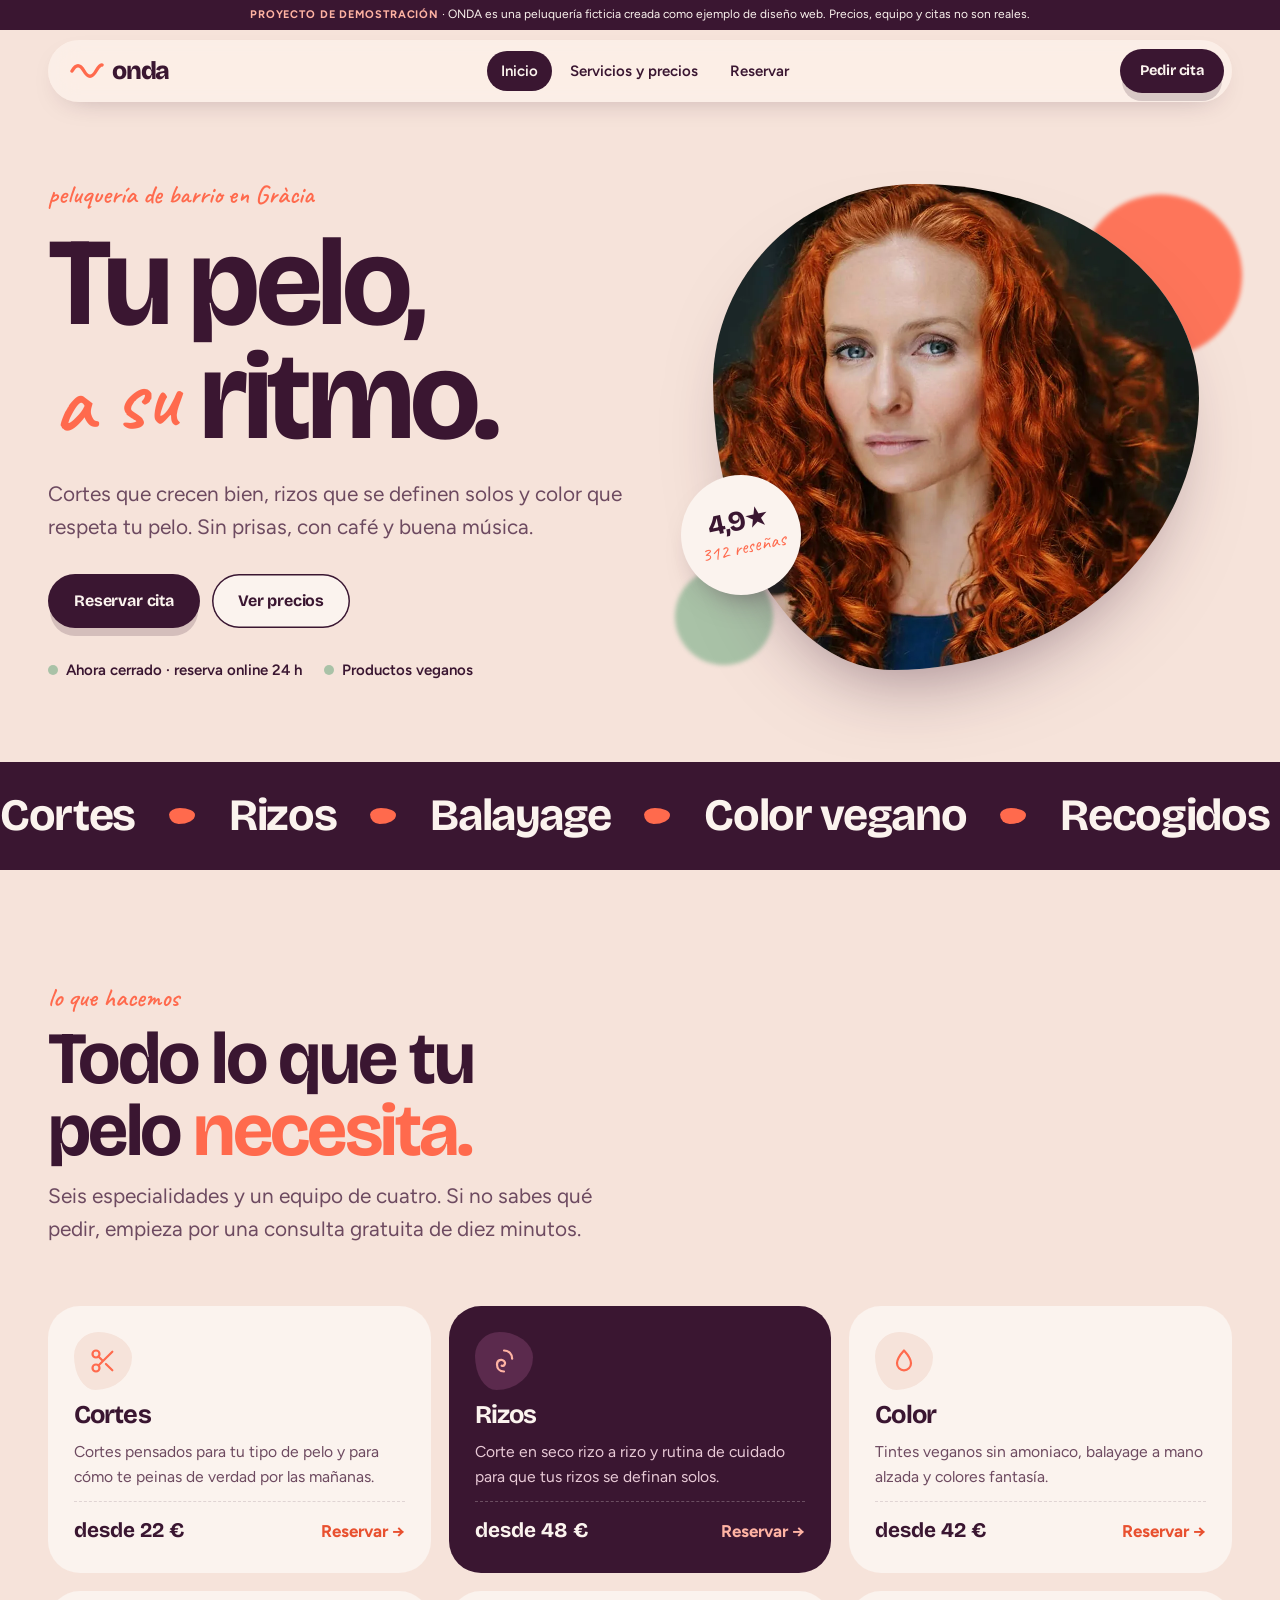
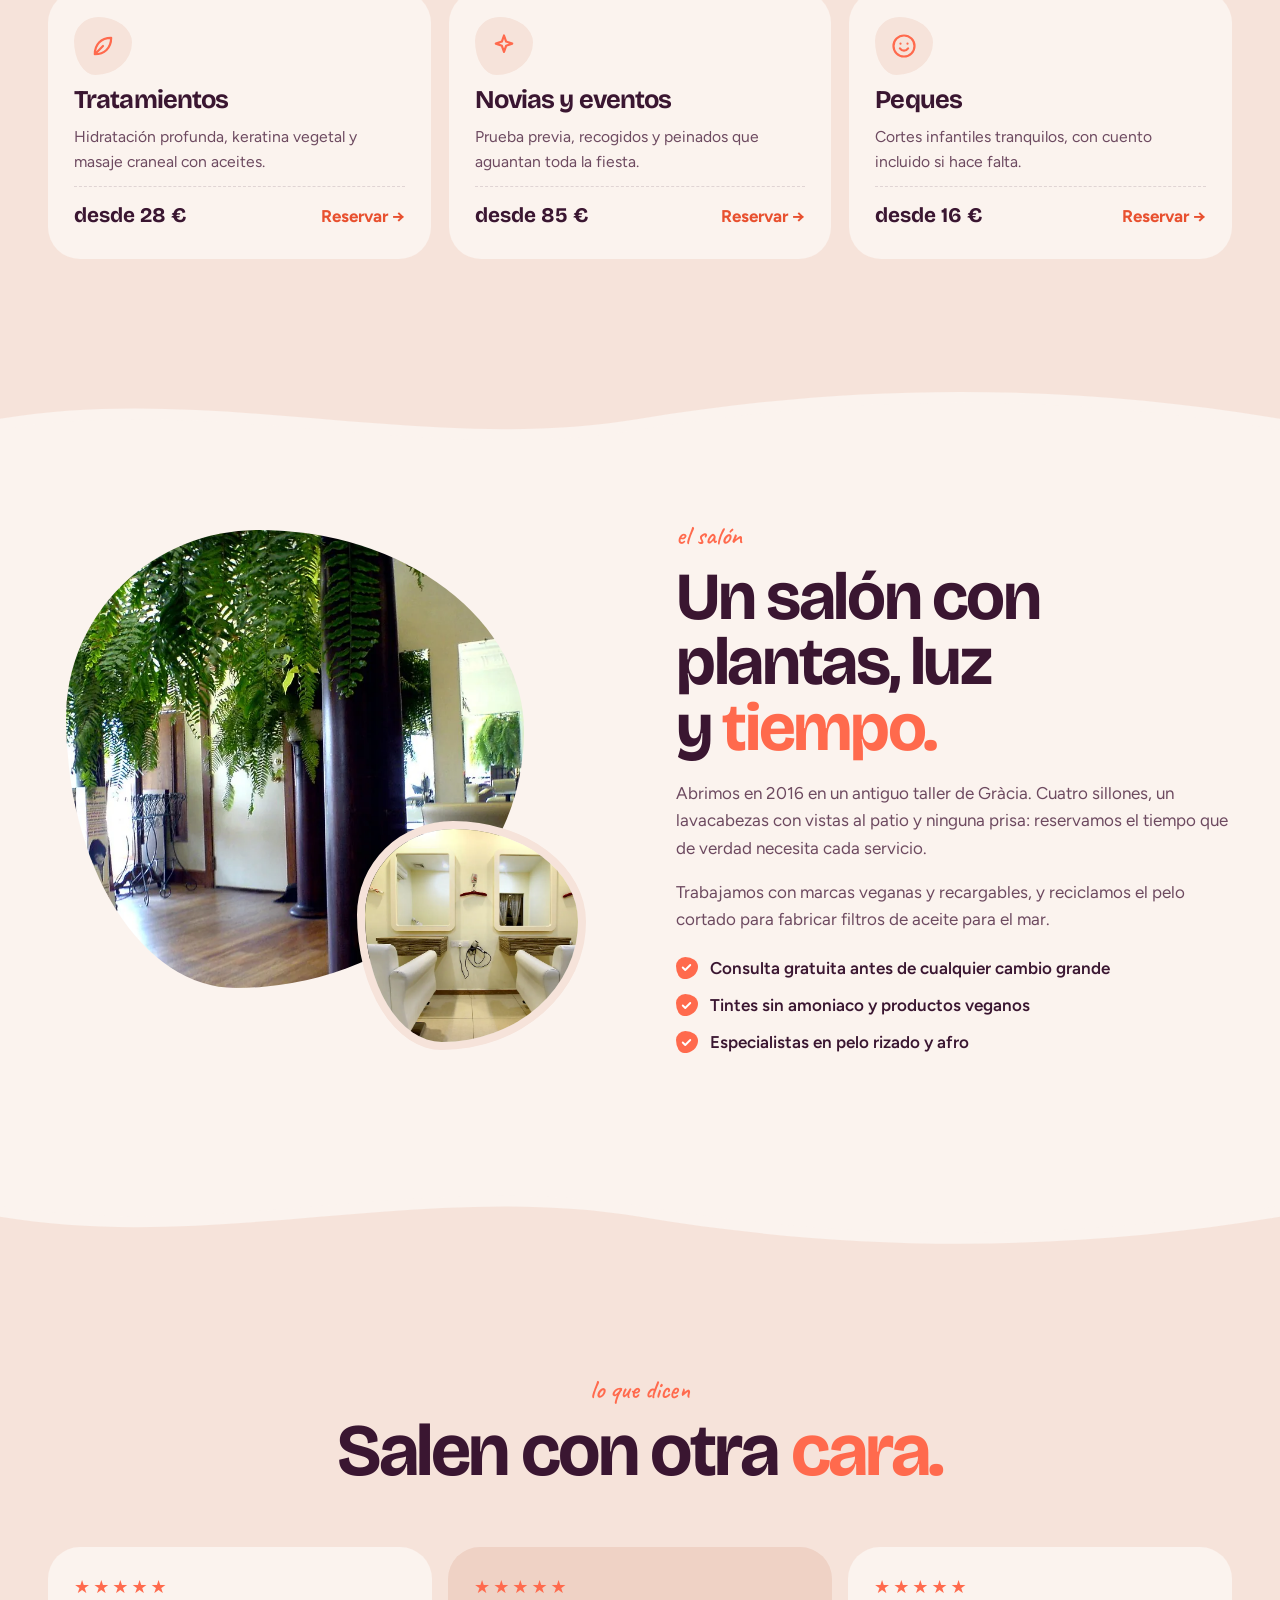
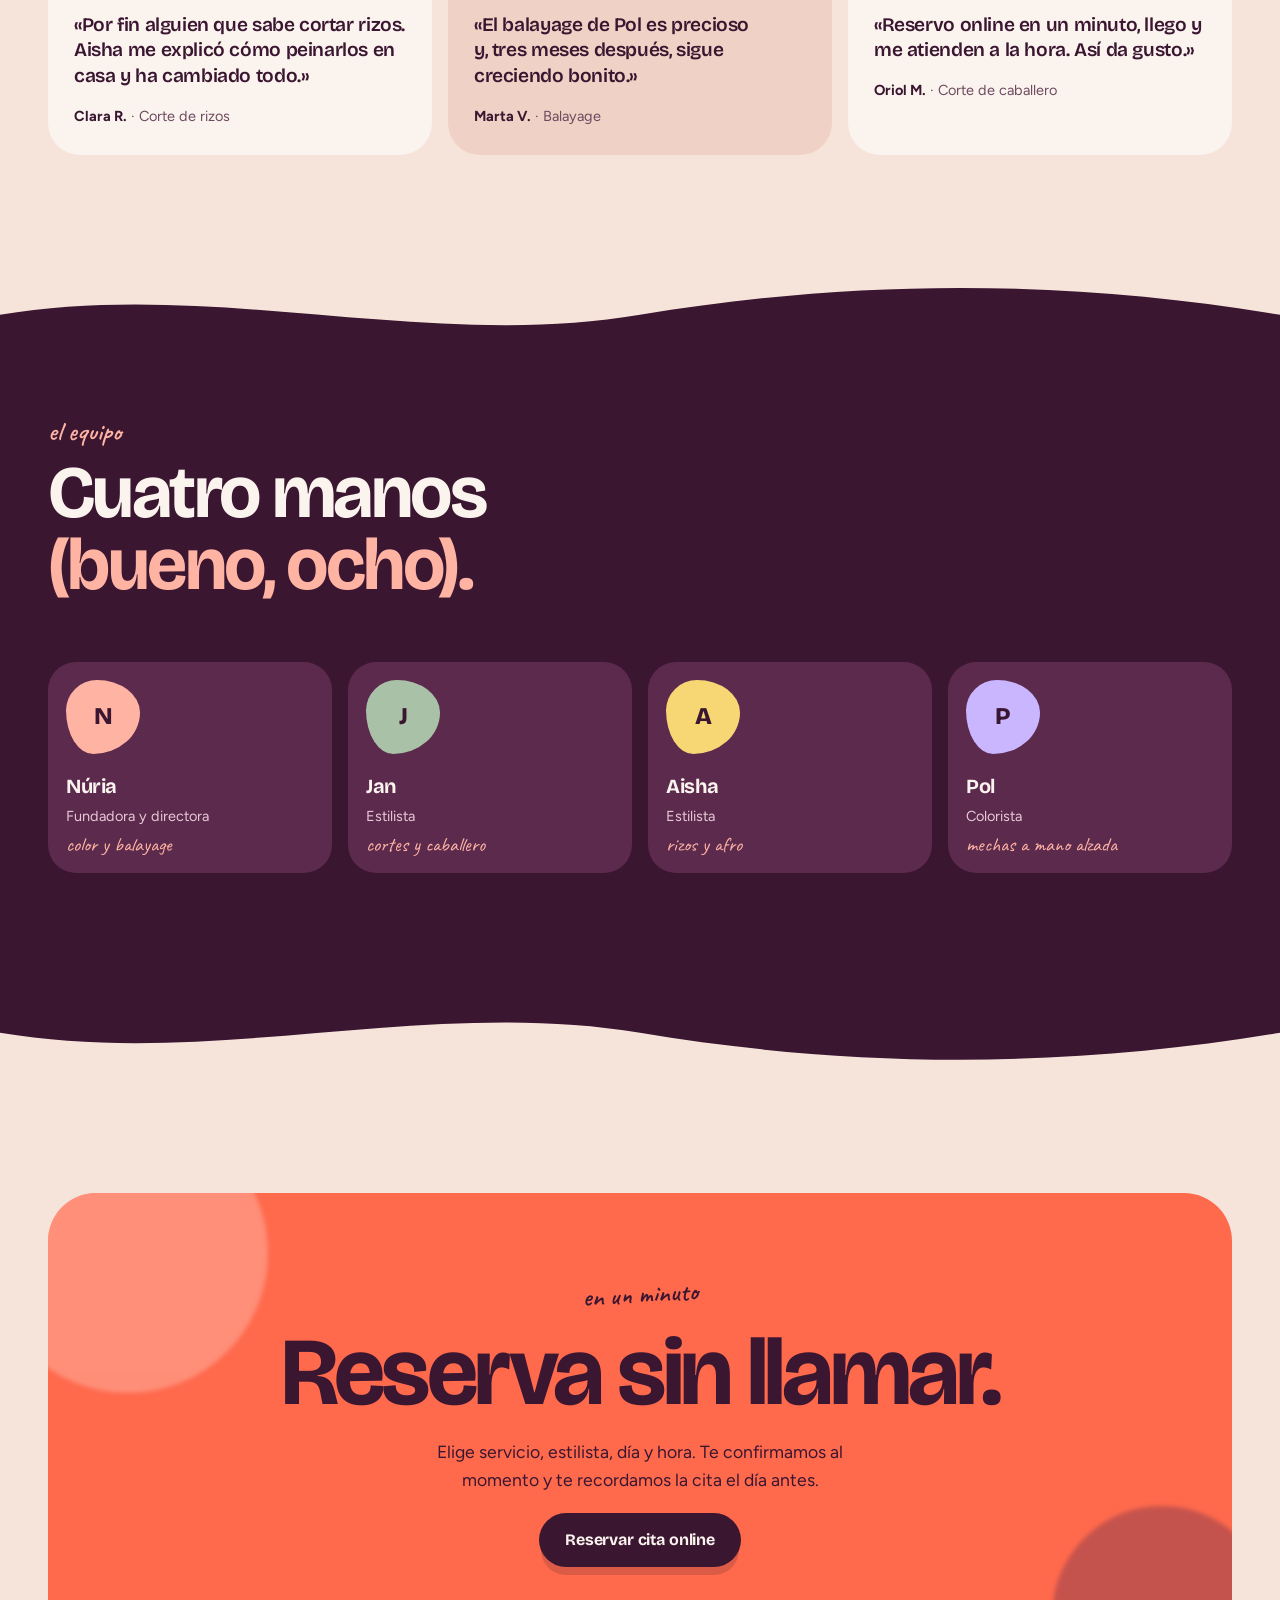
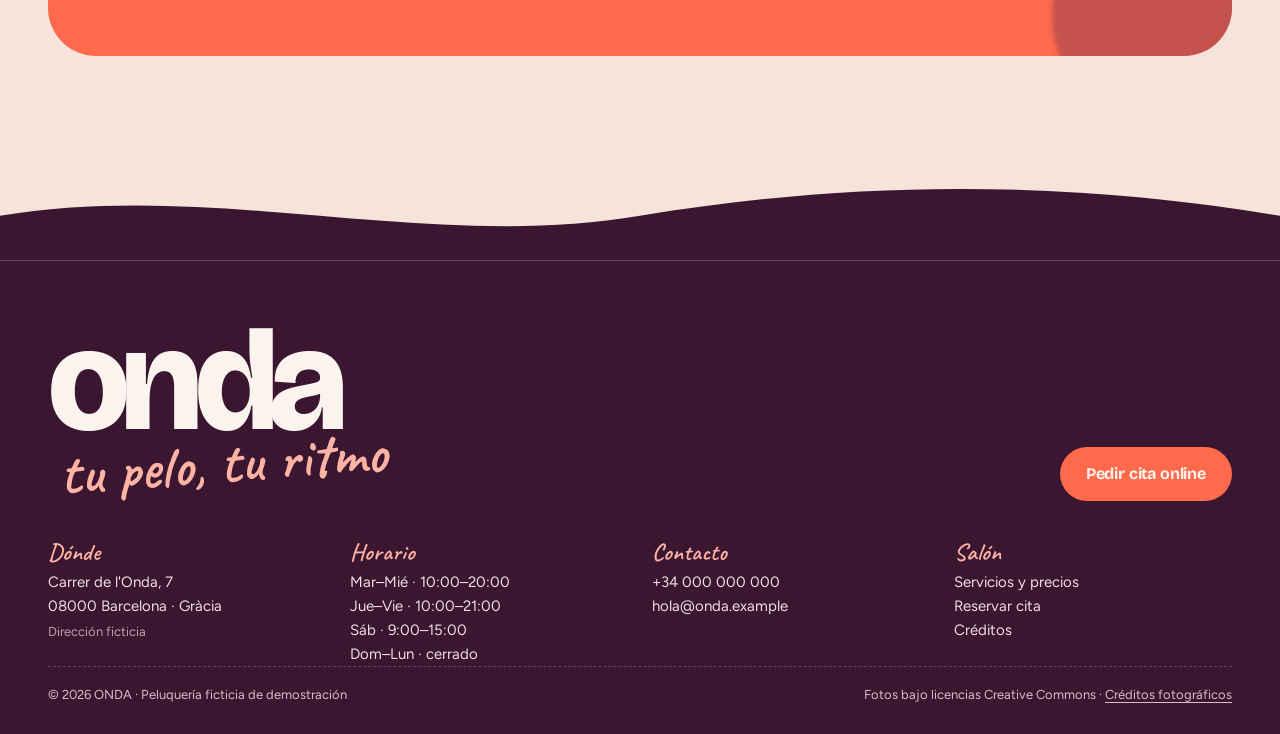
==== index.html @ 58fa10f0 "Add files via upload" ====
<!doctype html>
<html lang="es">
<head>
  <meta charset="utf-8">
  <meta name="viewport" content="width=device-width, initial-scale=1">
  <title>ONDA · Peluquería en Gràcia, Barcelona</title>
  <meta name="description" content="Peluquería en Gràcia, Barcelona: cortes, especialistas en rizos, color vegano y balayage. Reserva tu cita online en un minuto. (Web de demostración.)">
  <meta name="robots" content="noindex, nofollow">
  <meta name="theme-color" content="#f6e3da">
  <link rel="icon" href="assets/img/favicon.svg" type="image/svg+xml">
  <link rel="preconnect" href="https://fonts.googleapis.com">
  <link rel="preconnect" href="https://fonts.gstatic.com" crossorigin>
  <link rel="stylesheet" href="https://fonts.googleapis.com/css2?family=Bricolage+Grotesque:opsz,wght@12..96,500;12..96,700;12..96,800&family=Caveat:wght@600&family=Figtree:wght@400;500;600;700&display=swap">
  <link rel="stylesheet" href="styles.css?v=20260927">
  <script>document.documentElement.classList.add("js");setTimeout(function(){if(!window.__KB_OK)document.documentElement.classList.add("reveal-all");},3500);</script>
</head>
<body>
  <a class="skip-link" href="#main">Saltar al contenido</a>
  <div class="demo-bar" role="note"><span><b>Proyecto de demostración</b><span class="demo-long"> · ONDA es una peluquería ficticia creada como ejemplo de diseño web. Precios, equipo y citas no son reales.</span></span></div>
  <header class="nav">
    <div class="nav-inner">
      <a class="logo" href="index.html" aria-label="ONDA, inicio"><svg viewBox="0 0 34 20" aria-hidden="true"><path d="M2 10c4-7 8-7 12 0s8 7 12 0 6-6 6-6" fill="none" stroke="#ff6a4d" stroke-width="3.4" stroke-linecap="round"/></svg>onda</a>
      <nav class="nav-links" aria-label="Principal">
        <a href="index.html" aria-current="page">Inicio</a>
        <a href="servicios.html">Servicios y precios</a>
        <a href="reservar.html">Reservar</a>
      </nav>
      <div class="nav-right">
        <a class="btn btn-small" href="reservar.html">Pedir cita</a>
        <button class="burger" type="button" aria-expanded="false" aria-controls="menu" aria-label="Abrir menú"><span></span><span></span></button>
      </div>
    </div>
  </header>
  <nav class="menu" id="menu" aria-hidden="true" aria-label="Menú móvil">
    <a href="index.html">Inicio</a>
    <a href="servicios.html">Servicios y precios</a>
    <a href="reservar.html">Reservar</a>
    <a class="btn" href="reservar.html">Pedir cita online</a>
  </nav>

  <main id="main">
    <section class="hero">
      <div class="wrap hero-grid">
        <div>
          <span class="eyebrow" data-in>peluquería de barrio en Gràcia</span>
          <h1 data-in style="--d:90ms">Tu pelo, <span class="hand">a su</span> ritmo.</h1>
          <p class="lead" data-in style="--d:180ms">Cortes que crecen bien, rizos que se definen solos y color que respeta tu pelo. Sin prisas, con café y buena música.</p>
          <div class="hero-actions" data-in style="--d:260ms">
            <a class="btn" href="reservar.html">Reservar cita</a>
            <a class="btn btn-soft" href="servicios.html">Ver precios</a>
          </div>
          <div class="hero-meta" data-in style="--d:340ms">
            <span data-open-status><i></i><span class="label">Martes a sábado</span></span>
            <span><i></i>Productos veganos</span>
          </div>
        </div>
        <div class="hero-visual" data-in style="--d:120ms">
          <span class="goo g1" data-float="0.12"></span>
          <span class="goo g2" data-float="-0.1"></span>
          <div class="blob"><img src="assets/img/hero-rizos.webp" alt="Retrato de una mujer con una melena rizada pelirroja" width="1024" height="923" loading="eager" fetchpriority="high" decoding="async"></div>
          <div class="sticker" data-in style="--d:900ms"><div><b>4,9★</b><span>312 reseñas</span></div></div>
        </div>
      </div>
    </section>

    <div class="words" aria-hidden="true"><div class="words-track"><span>Cortes</span> <span>Rizos</span> <span>Balayage</span> <span>Color vegano</span> <span>Recogidos</span> <span>Tratamientos</span> <span>Barbería</span> <span>Cortes</span> <span>Rizos</span> <span>Balayage</span> <span>Color vegano</span> <span>Recogidos</span> <span>Tratamientos</span> <span>Barbería</span></div></div>

    <section class="section" aria-labelledby="svc-t">
      <div class="wrap">
        <div class="head">
          <span class="eyebrow" data-reveal>lo que hacemos</span>
          <h2 id="svc-t" data-reveal style="--d:80ms">Todo lo que tu pelo <em>necesita.</em></h2>
          <p class="lead" data-reveal style="--d:140ms">Seis especialidades y un equipo de cuatro. Si no sabes qué pedir, empieza por una consulta gratuita de diez minutos.</p>
        </div>
        <div class="svc-grid">
          <article class="svc" data-reveal style="--d:0ms">
            <span class="ic"><svg viewBox="0 0 24 24" fill="none" stroke="currentColor" stroke-width="1.9" stroke-linecap="round" stroke-linejoin="round" aria-hidden="true"><circle cx="6" cy="6" r="3"/><circle cx="6" cy="18" r="3"/><path d="M20 4L8.1 15.9M14.5 14.5L20 20M8.1 8.1L12 12"/></svg></span>
            <h3>Cortes</h3>
            <p>Cortes pensados para tu tipo de pelo y para cómo te peinas de verdad por las mañanas.</p>
            <div class="foot"><b>desde 22 €</b><a href="reservar.html?servicio=corte-mujer">Reservar →</a></div>
          </article>
          <article class="svc feature" data-reveal style="--d:90ms">
            <span class="ic"><svg viewBox="0 0 24 24" fill="none" stroke="currentColor" stroke-width="1.9" stroke-linecap="round" stroke-linejoin="round" aria-hidden="true"><path d="M12 21c-4 0-6-3-6-6 0-4 4-5 6-3 2 2 0 5-2 4M12 3c4 0 7 3 7 7"/></svg></span>
            <h3>Rizos</h3>
            <p>Corte en seco rizo a rizo y rutina de cuidado para que tus rizos se definan solos.</p>
            <div class="foot"><b>desde 48 €</b><a href="reservar.html?servicio=rizos">Reservar →</a></div>
          </article>
          <article class="svc" data-reveal style="--d:180ms">
            <span class="ic"><svg viewBox="0 0 24 24" fill="none" stroke="currentColor" stroke-width="1.9" stroke-linecap="round" stroke-linejoin="round" aria-hidden="true"><path d="M12 3s6 6.5 6 11a6 6 0 0 1-12 0c0-4.5 6-11 6-11z"/></svg></span>
            <h3>Color</h3>
            <p>Tintes veganos sin amoniaco, balayage a mano alzada y colores fantasía.</p>
            <div class="foot"><b>desde 42 €</b><a href="reservar.html?servicio=color">Reservar →</a></div>
          </article>
          <article class="svc" data-reveal style="--d:0ms">
            <span class="ic"><svg viewBox="0 0 24 24" fill="none" stroke="currentColor" stroke-width="1.9" stroke-linecap="round" stroke-linejoin="round" aria-hidden="true"><path d="M5 19c0-8 5-14 14-14 0 9-6 14-14 14zM5 19l7-7"/></svg></span>
            <h3>Tratamientos</h3>
            <p>Hidratación profunda, keratina vegetal y masaje craneal con aceites.</p>
            <div class="foot"><b>desde 28 €</b><a href="reservar.html?servicio=tratamiento">Reservar →</a></div>
          </article>
          <article class="svc" data-reveal style="--d:90ms">
            <span class="ic"><svg viewBox="0 0 24 24" fill="none" stroke="currentColor" stroke-width="1.9" stroke-linecap="round" stroke-linejoin="round" aria-hidden="true"><path d="M12 3l1.8 5.2L19 10l-5.2 1.8L12 17l-1.8-5.2L5 10l5.2-1.8z"/></svg></span>
            <h3>Novias y eventos</h3>
            <p>Prueba previa, recogidos y peinados que aguantan toda la fiesta.</p>
            <div class="foot"><b>desde 85 €</b><a href="reservar.html?servicio=mechas">Reservar →</a></div>
          </article>
          <article class="svc" data-reveal style="--d:180ms">
            <span class="ic"><svg viewBox="0 0 24 24" fill="none" stroke="currentColor" stroke-width="1.9" stroke-linecap="round" stroke-linejoin="round" aria-hidden="true"><circle cx="12" cy="12" r="9"/><path d="M8.5 14c1 1.4 2.2 2 3.5 2s2.5-.6 3.5-2M9 10h.01M15 10h.01"/></svg></span>
            <h3>Peques</h3>
            <p>Cortes infantiles tranquilos, con cuento incluido si hace falta.</p>
            <div class="foot"><b>desde 16 €</b><a href="reservar.html?servicio=infantil">Reservar →</a></div>
          </article>
        </div>
      </div>
    </section>

    <div class="wave" aria-hidden="true"><svg viewBox="0 0 1800 100" preserveAspectRatio="none"><path d="M0 50 C 150 10, 300 90, 450 50 S 750 10, 900 50 S 1200 90, 1350 50 S 1650 10, 1800 50 V100 H0 Z" fill="#fbf3ee"/></svg><svg viewBox="0 0 1800 100" preserveAspectRatio="none"><path d="M0 50 C 150 10, 300 90, 450 50 S 750 10, 900 50 S 1200 90, 1350 50 S 1650 10, 1800 50 V100 H0 Z" fill="#fbf3ee" transform="translate(0 12)"/></svg></div>
    <section class="section" style="background:var(--sand);padding-top:clamp(30px,5vw,60px)" aria-labelledby="story-t">
      <div class="wrap story">
        <div class="story-media" data-reveal>
          <div class="blob main b2"><img src="assets/img/local-plantas.webp" alt="Interior del salón con helechos colgando y sillones junto a los espejos" width="1024" height="768" loading="lazy" decoding="async"></div>
          <div class="blob small b3"><img src="assets/img/sillones.webp" alt="Dos sillones blancos de peluquería frente a espejos redondeados" width="1024" height="683" loading="lazy" decoding="async"></div>
        </div>
        <div>
          <span class="eyebrow" data-reveal>el salón</span>
          <h2 id="story-t" data-reveal style="--d:80ms">Un salón con plantas, luz y <em>tiempo.</em></h2>
          <p data-reveal style="--d:140ms">Abrimos en 2016 en un antiguo taller de Gràcia. Cuatro sillones, un lavacabezas con vistas al patio y ninguna prisa: reservamos el tiempo que de verdad necesita cada servicio.</p>
          <p data-reveal style="--d:180ms">Trabajamos con marcas veganas y recargables, y reciclamos el pelo cortado para fabricar filtros de aceite para el mar.</p>
          <ul class="checks" data-reveal style="--d:220ms">
            <li>Consulta gratuita antes de cualquier cambio grande</li>
            <li>Tintes sin amoniaco y productos veganos</li>
            <li>Especialistas en pelo rizado y afro</li>
          </ul>
        </div>
      </div>
    </section>
    <div class="wave" aria-hidden="true" style="transform:scaleY(-1)"><svg viewBox="0 0 1800 100" preserveAspectRatio="none"><path d="M0 50 C 150 10, 300 90, 450 50 S 750 10, 900 50 S 1200 90, 1350 50 S 1650 10, 1800 50 V100 H0 Z" fill="#fbf3ee"/></svg><svg viewBox="0 0 1800 100" preserveAspectRatio="none"><path d="M0 50 C 150 10, 300 90, 450 50 S 750 10, 900 50 S 1200 90, 1350 50 S 1650 10, 1800 50 V100 H0 Z" fill="#fbf3ee" transform="translate(0 12)"/></svg></div>

    <section class="section" aria-labelledby="rev-t">
      <div class="wrap">
        <div class="head center">
          <span class="eyebrow" data-reveal>lo que dicen</span>
          <h2 id="rev-t" data-reveal style="--d:80ms">Salen con otra <em>cara.</em></h2>
        </div>
        <div class="reviews">
          <blockquote class="review" data-reveal><span class="stars" aria-label="5 de 5">★★★★★</span><p>«Por fin alguien que sabe cortar rizos. Aisha me explicó cómo peinarlos en casa y ha cambiado todo.»</p><footer><b>Clara R.</b> · Corte de rizos</footer></blockquote>
          <blockquote class="review" data-reveal style="--d:100ms"><span class="stars" aria-label="5 de 5">★★★★★</span><p>«El balayage de Pol es precioso y, tres meses después, sigue creciendo bonito.»</p><footer><b>Marta V.</b> · Balayage</footer></blockquote>
          <blockquote class="review" data-reveal style="--d:200ms"><span class="stars" aria-label="5 de 5">★★★★★</span><p>«Reservo online en un minuto, llego y me atienden a la hora. Así da gusto.»</p><footer><b>Oriol M.</b> · Corte de caballero</footer></blockquote>
        </div>
      </div>
    </section>

    <div class="wave" aria-hidden="true"><svg viewBox="0 0 1800 100" preserveAspectRatio="none"><path d="M0 50 C 150 10, 300 90, 450 50 S 750 10, 900 50 S 1200 90, 1350 50 S 1650 10, 1800 50 V100 H0 Z" fill="#3a1631"/></svg><svg viewBox="0 0 1800 100" preserveAspectRatio="none"><path d="M0 50 C 150 10, 300 90, 450 50 S 750 10, 900 50 S 1200 90, 1350 50 S 1650 10, 1800 50 V100 H0 Z" fill="#3a1631" transform="translate(0 12)"/></svg></div>
    <section class="section team-band" style="padding-top:clamp(30px,5vw,60px)" aria-labelledby="team-t">
      <div class="wrap">
        <div class="head">
          <span class="eyebrow" data-reveal style="color:#ffb3a3">el equipo</span>
          <h2 id="team-t" data-reveal style="--d:80ms">Cuatro manos <em>(bueno, ocho).</em></h2>
        </div>
        <div class="team">
          <div class="member" data-reveal><span class="av">N</span><div><b>Núria</b><span>Fundadora y directora</span><span class="spec">color y balayage</span></div></div>
          <div class="member" data-reveal style="--d:80ms"><span class="av">J</span><div><b>Jan</b><span>Estilista</span><span class="spec">cortes y caballero</span></div></div>
          <div class="member" data-reveal style="--d:160ms"><span class="av">A</span><div><b>Aisha</b><span>Estilista</span><span class="spec">rizos y afro</span></div></div>
          <div class="member" data-reveal style="--d:240ms"><span class="av">P</span><div><b>Pol</b><span>Colorista</span><span class="spec">mechas a mano alzada</span></div></div>
        </div>
      </div>
    </section>
    <div class="wave" aria-hidden="true" style="transform:scaleY(-1)"><svg viewBox="0 0 1800 100" preserveAspectRatio="none"><path d="M0 50 C 150 10, 300 90, 450 50 S 750 10, 900 50 S 1200 90, 1350 50 S 1650 10, 1800 50 V100 H0 Z" fill="#3a1631"/></svg><svg viewBox="0 0 1800 100" preserveAspectRatio="none"><path d="M0 50 C 150 10, 300 90, 450 50 S 750 10, 900 50 S 1200 90, 1350 50 S 1650 10, 1800 50 V100 H0 Z" fill="#3a1631" transform="translate(0 12)"/></svg></div>

    <section class="section">
      <div class="wrap">
        <div class="cta" data-reveal>
          <span class="goo g1" aria-hidden="true"></span><span class="goo g2" aria-hidden="true"></span>
          <span class="eyebrow" style="color:var(--plum)">en un minuto</span>
          <h2>Reserva sin llamar.</h2>
          <p>Elige servicio, estilista, día y hora. Te confirmamos al momento y te recordamos la cita el día antes.</p>
          <a class="btn" href="reservar.html">Reservar cita online</a>
        </div>
      </div>
    </section>
  </main>

  <div class="wave" aria-hidden="true"><svg viewBox="0 0 1800 100" preserveAspectRatio="none"><path d="M0 50 C 150 10, 300 90, 450 50 S 750 10, 900 50 S 1200 90, 1350 50 S 1650 10, 1800 50 V100 H0 Z" fill="#3a1631"/></svg><svg viewBox="0 0 1800 100" preserveAspectRatio="none"><path d="M0 50 C 150 10, 300 90, 450 50 S 750 10, 900 50 S 1200 90, 1350 50 S 1650 10, 1800 50 V100 H0 Z" fill="#3a1631" transform="translate(0 12)"/></svg></div>
  <footer class="footer">
    <div class="wrap">
      <div class="foot-top">
        <p class="foot-big">onda<span>tu pelo, tu ritmo</span></p>
        <a class="btn" href="reservar.html" style="background:#ff6a4d">Pedir cita online</a>
      </div>
      <div class="foot-grid">
        <div><h2>Dónde</h2><p>Carrer de l'Onda, 7<br>08000 Barcelona · Gràcia</p><p style="font-size:13px;opacity:.7;margin-top:4px">Dirección ficticia</p></div>
        <div><h2>Horario</h2><ul><li>Mar–Mié · 10:00–20:00</li><li>Jue–Vie · 10:00–21:00</li><li>Sáb · 9:00–15:00</li><li>Dom–Lun · cerrado</li></ul></div>
        <div><h2>Contacto</h2><ul><li>+34 000 000 000</li><li>hola@onda.example</li></ul></div>
        <div><h2>Salón</h2><ul><li><a href="servicios.html">Servicios y precios</a></li><li><a href="reservar.html">Reservar cita</a></li><li><a href="creditos.html">Créditos</a></li></ul></div>
      </div>
      <div class="foot-bottom"><span>© 2026 ONDA · Peluquería ficticia de demostración</span><span>Fotos bajo licencias Creative Commons · <a href="creditos.html">Créditos fotográficos</a></span></div>
    </div>
  </footer>
  <script defer src="lib/gsap.min.js?v=20260927"></script>
  <script defer src="lib/ScrollTrigger.min.js?v=20260927"></script>
  <script defer src="lib/manifest.js?v=20260927"></script>
  <script defer src="main.js?v=20260927"></script>
</body>
</html>
---- styles.css ----
/* =============================================================
   ONDA — Peluquería · Gràcia, Barcelona
   Archetype: Liquid wave (organic blobs, SVG waves, soft palette)
   ============================================================= */

/* 1. Tokens ---------------------------------------------------- */
:root {
  --blush:   #f6e3da;
  --blush-2: #efd2c5;
  --sand:    #fbf3ee;
  --plum:    #3a1631;
  --plum-2:  #5b2a4d;
  --ink-2:   #6d4a60;
  --coral:   #ff6a4d;
  --coral-2: #e8502f;
  --sage:    #a9c2a7;
  --line:    rgba(58, 22, 49, 0.14);

  --display: "Bricolage Grotesque", "Trebuchet MS", system-ui, sans-serif;
  --sans:    "Figtree", "Segoe UI", system-ui, sans-serif;
  --hand:    "Caveat", "Comic Sans MS", cursive;

  --gutter: clamp(16px, 4vw, 48px);
  --maxw: 1280px;
  --demo-h: 30px;
  --nav-h: 76px;
  --ease: cubic-bezier(0.16, 1, 0.3, 1);
  --bounce: cubic-bezier(0.34, 1.56, 0.64, 1);
}

/* 2. Reset & base ---------------------------------------------- */
*, *::before, *::after { box-sizing: border-box; margin: 0; padding: 0; }
html { -webkit-text-size-adjust: 100%; overflow-x: clip; scroll-behavior: smooth; scroll-padding-top: calc(var(--demo-h) + var(--nav-h) + 16px); }
body { font-family: var(--sans); font-size: 17px; line-height: 1.6; color: var(--plum); background: var(--blush); -webkit-font-smoothing: antialiased; overflow-x: clip; padding-top: var(--demo-h); }
img, svg { display: block; max-width: 100%; }
img { height: auto; }
button, input, select, textarea { font: inherit; color: inherit; }
button { cursor: pointer; border: 0; background: none; }
a { color: inherit; text-decoration: none; }
ul, ol { list-style: none; }
p { text-wrap: pretty; }
h1, h2, h3 { font-family: var(--display); font-weight: 700; line-height: .98; letter-spacing: -0.035em; text-wrap: balance; }
h1 em, h2 em, h3 em { font-style: normal; color: var(--coral); }
::selection { background: var(--coral); color: #fff; }
:focus-visible { outline: 2.5px solid var(--coral); outline-offset: 3px; border-radius: 10px; }

/* 3. Utilities ------------------------------------------------- */
.skip-link { position: fixed; top: -100px; left: 1rem; z-index: 999; padding: .6rem 1rem; border-radius: 12px; background: var(--plum); color: #fff; }
.skip-link:focus { top: 1rem; }
.sr-only { position: absolute; width: 1px; height: 1px; overflow: hidden; clip: rect(0 0 0 0); white-space: nowrap; }
.wrap { width: 100%; max-width: var(--maxw); margin-inline: auto; padding-inline: var(--gutter); }
.section { padding-block: clamp(64px, 9vw, 130px); position: relative; }
.hand { font-family: var(--hand); font-weight: 600; font-size: 1.6em; line-height: 1; color: var(--coral); letter-spacing: 0; }
.eyebrow { font-family: var(--hand); font-size: 26px; font-weight: 600; color: var(--coral); line-height: 1; display: inline-block; transform: rotate(-3deg); }
.lead { font-size: clamp(1.08rem, 1.7vw, 1.3rem); color: var(--ink-2); max-width: 46ch; }
.muted { color: var(--ink-2); }

.btn {
  display: inline-flex; align-items: center; justify-content: center; gap: 10px;
  min-height: 54px; padding: 0 26px; border-radius: 999px;
  font-family: var(--display); font-weight: 700; font-size: 16px; letter-spacing: -.01em;
  background: var(--plum); color: var(--sand);
  transition: transform .5s var(--bounce), background .3s, box-shadow .4s;
  box-shadow: 0 10px 0 -2px rgba(58,22,49,.18);
}
.btn:hover { transform: translateY(-3px) rotate(-1deg); background: var(--coral); }
.btn:active { transform: translateY(1px); box-shadow: 0 4px 0 -2px rgba(58,22,49,.18); }
.btn-soft { background: var(--sand); color: var(--plum); box-shadow: inset 0 0 0 1.5px var(--plum); }
.btn-soft:hover { background: var(--plum); color: var(--sand); }
.btn-small { min-height: 44px; padding: 0 20px; font-size: 14.5px; }

/* Demo bar */
.demo-bar { position: fixed; inset: 0 0 auto 0; z-index: 90; height: var(--demo-h); display: flex; align-items: center; justify-content: center; padding: 0 12px; background: var(--plum); color: var(--sand); font-size: 12px; white-space: nowrap; overflow: hidden; }
.demo-bar > span { overflow: hidden; text-overflow: ellipsis; }
.demo-bar b { font-weight: 700; letter-spacing: .08em; text-transform: uppercase; font-size: 11px; color: #ffb3a3; }
.demo-long { display: none; }
@media (min-width: 720px) { .demo-long { display: inline; } }

/* 4. Nav ------------------------------------------------------- */
.nav { position: fixed; z-index: 50; left: 0; right: 0; top: calc(var(--demo-h) + 10px); padding-inline: var(--gutter); }
.nav-inner { max-width: var(--maxw); margin-inline: auto; height: 62px; padding: 0 8px 0 22px; border-radius: 999px; display: flex; align-items: center; justify-content: space-between; gap: 16px; background: rgba(251, 243, 238, .9); box-shadow: 0 10px 30px -18px rgba(58,22,49,.4); }
@supports (backdrop-filter: blur(10px)) { .nav-inner { background: rgba(251,243,238,.72); backdrop-filter: blur(14px) saturate(150%); -webkit-backdrop-filter: blur(14px) saturate(150%); } }
.logo { display: inline-flex; align-items: center; gap: 8px; font-family: var(--display); font-weight: 800; font-size: 25px; letter-spacing: -.05em; }
.logo svg { width: 34px; height: 20px; }
.nav-links { display: none; gap: 4px; }
.nav-links a { position: relative; padding: 8px 14px; border-radius: 999px; font-weight: 600; font-size: 15px; transition: background .25s, color .25s; }
.nav-links a:hover { background: var(--blush-2); }
.nav-links a[aria-current="page"] { background: var(--plum); color: var(--sand); }
.nav-right { display: flex; align-items: center; gap: 8px; }
.nav-right .btn { display: none; }
.burger { width: 46px; height: 46px; border-radius: 50%; display: grid; place-content: center; gap: 5px; background: var(--plum); }
.burger span { width: 18px; height: 2px; border-radius: 2px; background: var(--sand); transition: transform .4s var(--ease); }
.burger[aria-expanded="true"] span:nth-child(1) { transform: translateY(3.5px) rotate(45deg); }
.burger[aria-expanded="true"] span:nth-child(2) { transform: translateY(-3.5px) rotate(-45deg); }
.menu { position: fixed; z-index: 49; inset: calc(var(--demo-h) + 82px) var(--gutter) auto; padding: 14px; border-radius: 28px; background: var(--sand); box-shadow: 0 30px 60px -30px rgba(58,22,49,.5); opacity: 0; transform: translateY(-12px) scale(.97); visibility: hidden; transition: opacity .3s, transform .5s var(--bounce), visibility 0s .5s; }
.menu.is-open { opacity: 1; transform: none; visibility: visible; transition: opacity .3s, transform .5s var(--bounce), visibility 0s; }
.menu a { display: block; padding: 12px 14px; border-radius: 16px; font-family: var(--display); font-weight: 700; font-size: 28px; letter-spacing: -.03em; }
.menu a:hover { background: var(--blush); }
.menu .btn { display: flex; width: 100%; margin-top: 8px; font-size: 16px; color: var(--sand); }

/* 5. Liquid blobs ---------------------------------------------- */
.blob { position: relative; overflow: hidden; border-radius: 42% 58% 63% 37% / 41% 44% 56% 59%; animation: morph 14s ease-in-out infinite; will-change: border-radius; background: var(--blush-2); }
.blob img { width: 100%; height: 100%; object-fit: cover; }
.blob.b2 { animation-duration: 17s; animation-delay: -5s; }
.blob.b3 { animation-duration: 20s; animation-delay: -9s; }
@keyframes morph {
  0%, 100% { border-radius: 42% 58% 63% 37% / 41% 44% 56% 59%; }
  25%      { border-radius: 58% 42% 38% 62% / 55% 38% 62% 45%; }
  50%      { border-radius: 36% 64% 52% 48% / 62% 56% 44% 38%; }
  75%      { border-radius: 61% 39% 45% 55% / 40% 62% 38% 60%; }
}
.goo { position: absolute; pointer-events: none; border-radius: 50%; filter: blur(2px); animation: morph 16s ease-in-out infinite, drift 12s ease-in-out infinite; }
@keyframes drift { 50% { transform: translate(14px, -18px) rotate(8deg); } }

/* Waves (section dividers) */
.wave { display: block; width: 100%; height: clamp(50px, 7vw, 110px); position: relative; }
.wave svg { position: absolute; top: 0; left: 0; max-width: none; width: 200%; height: 100%; animation: waveMove 16s linear infinite; }
.wave svg + svg { animation-duration: 24s; animation-direction: reverse; opacity: .5; }
@keyframes waveMove { to { transform: translateX(-50%); } }

/* 6. HERO ------------------------------------------------------ */
.hero { position: relative; padding-top: calc(var(--nav-h) + 56px); padding-bottom: clamp(30px, 5vw, 60px); overflow: hidden; }
.hero-grid { display: grid; gap: 36px; align-items: center; }
.hero h1 { font-size: clamp(3.2rem, 10vw, 7.8rem); line-height: .92; margin: 14px 0 22px; }
.hero h1 .hand { display: inline-block; font-size: .72em; transform: rotate(-4deg) translateY(-.1em); margin-left: .05em; }
.hero-actions { display: flex; flex-wrap: wrap; gap: 12px; margin-top: 30px; }
.hero-meta { display: flex; flex-wrap: wrap; gap: 8px 22px; margin-top: 30px; font-weight: 600; font-size: 15px; }
.hero-meta span { display: inline-flex; align-items: center; gap: 8px; }
.hero-meta i { width: 10px; height: 10px; border-radius: 50%; background: var(--sage); }
.hero-meta .open i { background: #5aa05a; box-shadow: 0 0 0 4px rgba(90,160,90,.2); }
.hero-visual { position: relative; width: min(100%, 540px); margin-inline: auto; aspect-ratio: 1; }
.hero-visual .blob { position: absolute; inset: 4% 6% 6% 4%; box-shadow: 0 40px 80px -40px rgba(58,22,49,.55); }
.hero-visual .goo.g1 { width: 30%; aspect-ratio: 1; right: -2%; top: 2%; background: var(--coral); opacity: .9; }
.hero-visual .goo.g2 { width: 18%; aspect-ratio: 1; left: -3%; bottom: 10%; background: var(--sage); animation-delay: -4s, -3s; }
.sticker { position: absolute; left: -2%; top: 58%; z-index: 2; width: 120px; aspect-ratio: 1; border-radius: 50%; background: var(--sand); display: grid; place-items: center; text-align: center; box-shadow: 0 16px 30px -16px rgba(58,22,49,.5); transform: rotate(-12deg); }
.sticker b { font-family: var(--display); font-size: 28px; line-height: 1; letter-spacing: -.04em; display: block; }
.sticker span { font-family: var(--hand); font-size: 20px; color: var(--coral); line-height: 1; }
.js .hero [data-in] { opacity: 0; transform: translateY(24px); transition: opacity .9s var(--ease), transform 1.1s var(--ease); transition-delay: var(--d, 0ms); }
.js .is-loaded .hero [data-in] { opacity: 1; transform: none; }
.js .hero .sticker[data-in] { transform: rotate(-30deg) scale(.5); transition: opacity .5s, transform .9s var(--bounce); }
.js .is-loaded .hero .sticker[data-in] { transform: rotate(-12deg); }

/* Marquee words */
.words { overflow: hidden; white-space: nowrap; padding-block: 18px; background: var(--plum); color: var(--sand); }
.words-track { display: inline-flex; gap: 34px; animation: waveMove 32s linear infinite; }
.words-track span { font-family: var(--display); font-weight: 700; font-size: clamp(1.6rem, 3.6vw, 2.8rem); letter-spacing: -.03em; display: inline-flex; align-items: center; gap: 34px; }
.words-track span::after { content: ""; width: 26px; height: 16px; background: var(--coral); border-radius: 42% 58% 63% 37% / 41% 44% 56% 59%; }

/* 7. Services cards ------------------------------------------- */
.head { display: grid; gap: 12px; margin-bottom: clamp(32px, 5vw, 60px); max-width: 700px; }
.head h2 { font-size: clamp(2.4rem, 6vw, 4.6rem); }
.head.center { margin-inline: auto; text-align: center; justify-items: center; }
.svc-grid { display: grid; gap: 18px; }
.svc { position: relative; padding: 26px; border-radius: 32px; background: var(--sand); display: flex; flex-direction: column; gap: 12px; transition: transform .6s var(--bounce), border-radius .6s var(--ease), background .3s; overflow: hidden; }
.svc:hover { transform: translateY(-6px) rotate(-.8deg); border-radius: 44px 28px 48px 24px; }
.svc .ic { width: 58px; height: 58px; display: grid; place-items: center; border-radius: 42% 58% 63% 37% / 41% 44% 56% 59%; background: var(--blush); color: var(--coral); }
.svc .ic svg { width: 28px; height: 28px; }
.svc h3 { font-size: 1.6rem; }
.svc p { color: var(--ink-2); font-size: .98rem; }
.svc .foot { margin-top: auto; padding-top: 12px; display: flex; justify-content: space-between; align-items: baseline; border-top: 1.5px dashed var(--line); }
.svc .foot b { font-family: var(--display); font-size: 1.3rem; }
.svc .foot a { font-weight: 700; color: var(--coral-2); }
.svc.feature { background: var(--plum); color: var(--sand); }
.svc.feature p { color: #e8c9d6; }
.svc.feature .ic { background: var(--plum-2); color: #ffb3a3; }
.svc.feature .foot { border-color: rgba(251,243,238,.25); }
.svc.feature .foot a { color: #ffb3a3; }

/* 8. Split story ---------------------------------------------- */
.story { display: grid; gap: 40px; align-items: center; }
.story-media { position: relative; width: min(100%, 520px); aspect-ratio: 1; margin-inline: auto; }
.story-media .blob.main { position: absolute; inset: 0 12% 12% 0; }
.story-media .blob.small { position: absolute; width: 44%; aspect-ratio: 1; right: 0; bottom: 0; border: 8px solid var(--blush); }
.story h2 { font-size: clamp(2.4rem, 5.6vw, 4.2rem); margin: 12px 0 18px; }
.story p + p { margin-top: 1em; }
.story p { color: var(--ink-2); }
.checks { display: grid; gap: 10px; margin-top: 22px; }
.checks li { display: flex; gap: 12px; align-items: flex-start; font-weight: 600; }
.checks li::before { content: ""; flex: none; width: 22px; height: 22px; margin-top: 2px; border-radius: 42% 58% 63% 37% / 41% 44% 56% 59%; background: var(--coral) url("data:image/svg+xml;utf8,<svg xmlns='http://www.w3.org/2000/svg' viewBox='0 0 24 24'><path d='M6 12l4 4 8-8' fill='none' stroke='white' stroke-width='3' stroke-linecap='round' stroke-linejoin='round'/></svg>") center / 70% no-repeat; }

/* 9. Team ------------------------------------------------------ */
.team-band { background: var(--plum); color: var(--sand); }
.team-band .head h2 em { color: #ffb3a3; }
.team { display: grid; gap: 16px; }
.member { display: flex; gap: 16px; align-items: center; padding: 18px; border-radius: 28px; background: var(--plum-2); transition: transform .5s var(--bounce); }
.member:hover { transform: translateY(-4px) rotate(1deg); }
.member .av { width: 74px; height: 74px; flex: none; display: grid; place-items: center; font-family: var(--display); font-weight: 800; font-size: 24px; color: var(--plum); background: #ffb3a3; border-radius: 42% 58% 63% 37% / 41% 44% 56% 59%; animation: morph 12s ease-in-out infinite; }
.member:nth-child(2) .av { background: var(--sage); animation-delay: -3s; }
.member:nth-child(3) .av { background: #f7d774; animation-delay: -6s; }
.member:nth-child(4) .av { background: #c9b6ff; animation-delay: -9s; }
.member b { font-family: var(--display); font-size: 1.25rem; display: block; letter-spacing: -.02em; }
.member span { font-size: 14.5px; color: #e8c9d6; }
.member .spec { display: block; margin-top: 6px; font-family: var(--hand); font-size: 20px; color: #ffb3a3; line-height: 1; }

/* 10. Reviews -------------------------------------------------- */
.reviews { display: grid; gap: 16px; }
.review { padding: 26px; border-radius: 32px; background: var(--sand); position: relative; }
.review:nth-child(2) { background: var(--blush-2); }
.review .stars { color: var(--coral); letter-spacing: 3px; font-size: 18px; }
.review p { font-family: var(--display); font-weight: 600; font-size: 1.2rem; line-height: 1.35; letter-spacing: -.02em; margin: 10px 0 16px; }
.review footer { font-size: 14.5px; color: var(--ink-2); }
.review footer b { color: var(--plum); }

/* 11. Big CTA -------------------------------------------------- */
.cta { position: relative; overflow: hidden; border-radius: 48px; padding: clamp(40px, 7vw, 90px) clamp(24px, 5vw, 70px); background: var(--coral); color: var(--plum); text-align: center; display: grid; justify-items: center; gap: 18px; isolation: isolate; }
.cta h2 { font-size: clamp(2.6rem, 7.6vw, 6rem); max-width: 14ch; }
.cta p { max-width: 42ch; font-size: 1.1rem; }
.cta .goo { z-index: -1; opacity: .5; }
.cta .goo.g1 { width: 280px; aspect-ratio: 1; left: -60px; top: -80px; background: #ffb3a3; }
.cta .goo.g2 { width: 220px; aspect-ratio: 1; right: -40px; bottom: -70px; background: var(--plum-2); opacity: .35; animation-delay: -6s, -4s; }
.cta .btn { background: var(--plum); }
.cta .btn:hover { background: var(--sand); color: var(--plum); }

/* 12. Page head ------------------------------------------------ */
.page-head { position: relative; padding-top: calc(var(--nav-h) + clamp(56px, 8vw, 110px)); padding-bottom: clamp(24px, 4vw, 48px); overflow: hidden; }
.page-head h1 { font-size: clamp(3rem, 9vw, 7rem); margin: 12px 0 18px; }
.page-head .goo.g1 { width: clamp(160px, 26vw, 340px); aspect-ratio: 1; right: 4%; top: 30%; background: var(--coral); opacity: .85; z-index: -1; }
.page-head .goo.g2 { width: clamp(80px, 12vw, 160px); aspect-ratio: 1; right: 26%; top: 70%; background: var(--sage); z-index: -1; animation-delay: -5s, -2s; }
.page-head { isolation: isolate; }
.page-head .wrap { position: relative; z-index: 1; }
@media (max-width: 719px) { .page-head .goo.g1 { top: 4%; right: -22%; opacity: .45; } .page-head .goo.g2 { display: none; } }

/* 13. Price list ----------------------------------------------- */
.price-layout { display: grid; gap: 22px; }
.p-cat { padding: clamp(22px, 4vw, 40px); border-radius: 36px; background: var(--sand); }
.p-cat:nth-child(even) { background: var(--blush-2); }
.p-cat-head { display: flex; align-items: center; gap: 16px; margin-bottom: 14px; }
.p-cat-head .blob { width: 76px; height: 76px; flex: none; }
.p-cat-head h2 { font-size: clamp(1.9rem, 4vw, 2.8rem); }
.p-cat-head .hand { font-size: 22px; display: block; margin-top: 4px; }
.p-list li { display: grid; grid-template-columns: 1fr auto; gap: 2px 16px; padding: 14px 0; border-bottom: 1.5px dashed var(--line); }
.p-list li:last-child { border-bottom: 0; }
.p-list b { font-family: var(--display); font-size: 1.15rem; letter-spacing: -.01em; }
.p-list .pr { font-family: var(--display); font-weight: 700; font-size: 1.15rem; text-align: right; white-space: nowrap; }
.p-list small { grid-column: 1 / -1; color: var(--ink-2); font-size: 14.5px; }
.p-list small i { font-style: normal; font-weight: 700; color: var(--coral-2); }
.note { font-size: 14.5px; color: var(--ink-2); margin-top: 20px; }

/* 14. Booking wizard ------------------------------------------- */
.booking { display: grid; gap: 22px; align-items: start; }
.steps-bar { display: flex; gap: 6px; margin-bottom: 20px; }
.steps-bar li { flex: 1; display: grid; gap: 6px; font-size: 13px; font-weight: 700; color: var(--ink-2); }
.steps-bar li::before { content: ""; height: 6px; border-radius: 99px; background: var(--blush-2); transition: background .4s; }
.steps-bar li.done::before, .steps-bar li.current::before { background: var(--coral); }
.steps-bar li.current { color: var(--plum); }
.wiz { border-radius: 36px; background: var(--sand); padding: clamp(20px, 4vw, 40px); }
.step-panel { display: grid; gap: 18px; }
.step-panel[hidden] { display: none; }
.js .step-panel:not([hidden]) { animation: panelIn .6s var(--ease); }
@keyframes panelIn { from { opacity: 0; transform: translateX(18px); } }
.step-panel h2 { font-size: clamp(1.8rem, 4vw, 2.6rem); }
.opt-grid { display: grid; gap: 10px; }
.opt { position: relative; }
.opt input { position: absolute; opacity: 0; pointer-events: none; }
.opt label { display: grid; grid-template-columns: 1fr auto; gap: 2px 14px; align-items: center; padding: 16px 18px; border-radius: 22px; background: #fff; box-shadow: inset 0 0 0 1.5px var(--line); cursor: pointer; transition: box-shadow .25s, background .25s, transform .4s var(--bounce), border-radius .5s var(--ease); }
.opt label:hover { transform: translateY(-2px); }
.opt label b { font-family: var(--display); font-size: 1.1rem; letter-spacing: -.01em; }
.opt label small { grid-column: 1; color: var(--ink-2); font-size: 14px; }
.opt label .pr { grid-row: 1 / span 2; grid-column: 2; font-family: var(--display); font-weight: 700; font-size: 1.1rem; }
.opt input:checked + label { background: var(--plum); color: var(--sand); box-shadow: none; border-radius: 30px 18px 34px 16px; }
.opt input:checked + label small { color: #e8c9d6; }
.opt input:focus-visible + label { outline: 2.5px solid var(--coral); outline-offset: 2px; }
.stylists { grid-template-columns: repeat(auto-fill, minmax(150px, 1fr)); }
.stylists label { grid-template-columns: 1fr; justify-items: center; text-align: center; gap: 8px; padding: 18px 12px; }
.stylists label .av { width: 58px; height: 58px; display: grid; place-items: center; font-family: var(--display); font-weight: 800; color: var(--plum); background: #ffb3a3; border-radius: 42% 58% 63% 37% / 41% 44% 56% 59%; }
.stylists label small, .stylists label .pr { grid-column: auto; grid-row: auto; }
.cal-head { display: flex; justify-content: space-between; align-items: center; }
.cal-head b { font-family: var(--display); font-size: 1.2rem; text-transform: capitalize; }
.cal-nav { display: flex; gap: 6px; }
.cal-nav button { width: 40px; height: 40px; border-radius: 50%; background: #fff; box-shadow: inset 0 0 0 1.5px var(--line); font-weight: 700; }
.cal-nav button:disabled { opacity: .35; cursor: not-allowed; }
.cal { display: grid; grid-template-columns: repeat(7, 1fr); gap: 6px; text-align: center; }
.cal .dow { font-size: 12px; font-weight: 700; color: var(--ink-2); padding: 4px 0; }
.cal button { height: clamp(40px, 6vw, 52px); border-radius: 16px; background: #fff; font-weight: 700; font-size: 15px; box-shadow: inset 0 0 0 1.5px var(--line); transition: background .2s, color .2s, transform .3s var(--bounce); }
.cal button:hover:not(:disabled) { transform: scale(1.06); }
.cal button:disabled { background: transparent; box-shadow: none; color: rgba(58,22,49,.3); cursor: not-allowed; text-decoration: line-through; }
.cal button[aria-pressed="true"] { background: var(--coral); color: #fff; box-shadow: none; border-radius: 42% 58% 63% 37% / 41% 44% 56% 59%; }
.cal .today { box-shadow: inset 0 0 0 2px var(--plum); }
.times { display: flex; flex-wrap: wrap; gap: 8px; }
.times button { padding: 10px 14px; border-radius: 999px; background: #fff; box-shadow: inset 0 0 0 1.5px var(--line); font-weight: 700; font-size: 14.5px; font-variant-numeric: tabular-nums; transition: background .2s, color .2s; }
.times button[aria-pressed="true"] { background: var(--plum); color: var(--sand); box-shadow: none; }
.times button:disabled { opacity: .35; text-decoration: line-through; cursor: not-allowed; }
.times-empty { color: var(--ink-2); font-size: 15px; }
.wiz-nav[hidden] { display: none; }
.wiz-nav { display: flex; justify-content: space-between; gap: 10px; margin-top: 8px; }
.wiz-nav .btn[disabled] { opacity: .4; pointer-events: none; }
.field { display: grid; gap: 7px; }
.field label { font-weight: 700; font-size: 14px; }
.field input, .field textarea { width: 100%; min-height: 54px; padding: 12px 18px; border-radius: 18px; border: 0; background: #fff; box-shadow: inset 0 0 0 1.5px var(--line); font-size: 16px; transition: box-shadow .25s; }
.field textarea { min-height: 90px; resize: vertical; }
.field input:focus, .field textarea:focus { outline: none; box-shadow: inset 0 0 0 2.5px var(--coral); }
.field.is-invalid input { box-shadow: inset 0 0 0 2.5px #d23a50; }
.field .err { font-size: 13px; color: #c02c45; min-height: 1em; }
.form-row { display: grid; gap: 16px; }
.wiz-err { color: #c02c45; font-weight: 600; font-size: 14.5px; min-height: 1.2em; }

.summary { border-radius: 36px; padding: 26px; background: var(--plum); color: var(--sand); display: grid; gap: 14px; position: relative; overflow: hidden; isolation: isolate; }
.summary .goo { z-index: -1; width: 180px; aspect-ratio: 1; right: -50px; top: -60px; background: var(--coral); opacity: .55; }
.summary h2 { font-size: 1.6rem; }
.summary dl { display: grid; gap: 10px; }
.summary dl div { display: flex; justify-content: space-between; gap: 14px; padding-bottom: 10px; border-bottom: 1.5px dashed rgba(251,243,238,.2); }
.summary dt { color: #e8c9d6; font-size: 14.5px; }
.summary dd { font-weight: 700; text-align: right; }
.summary .total { display: flex; justify-content: space-between; align-items: baseline; }
.summary .total b { font-family: var(--display); font-size: 2.6rem; letter-spacing: -.04em; line-height: 1; }
.summary .hand { color: #ffb3a3; font-size: 22px; }
.done-panel { text-align: center; justify-items: center; }
.done-panel .blob { width: 120px; height: 120px; background: var(--coral); display: grid; place-items: center; }
.done-panel .blob svg { width: 54px; color: #fff; }
.done-panel .blob svg path { stroke-dasharray: 40; stroke-dashoffset: 40; animation: draw .8s .3s var(--ease) forwards; }
@keyframes draw { to { stroke-dashoffset: 0; } }

/* Info cards */
.info { display: grid; gap: 16px; }
.info-card { border-radius: 32px; background: var(--sand); padding: 24px; }
.info-card h2 { font-size: 1.4rem; margin-bottom: 12px; }
.hours li { display: flex; justify-content: space-between; gap: 12px; padding: 8px 0; border-bottom: 1.5px dashed var(--line); font-size: 15px; }
.hours li:last-child { border-bottom: 0; }
.hours li span:last-child { font-weight: 700; font-variant-numeric: tabular-nums; }
.hours li.is-today { color: var(--coral-2); }
.hours li.is-today span:first-child::after { content: " · hoy"; font-family: var(--hand); font-size: 20px; }

/* Credits */
.credits li { padding: 18px 22px; border-radius: 24px; background: var(--sand); display: grid; gap: 4px; font-size: 14.5px; }
.credits li + li { margin-top: 10px; }
.credits strong { font-family: var(--display); font-size: 1.05rem; }
.credits a { color: var(--coral-2); font-weight: 600; }

/* 15. Footer --------------------------------------------------- */
.footer { background: var(--plum); color: var(--sand); }
.footer .wave svg path { fill: var(--plum); }
.foot-top { display: grid; gap: 30px; padding-block: clamp(30px, 5vw, 60px) 40px; }
.foot-big { font-family: var(--display); font-weight: 800; font-size: clamp(3.2rem, 12vw, 9rem); line-height: .85; letter-spacing: -.06em; }
.foot-big span { color: #ffb3a3; font-family: var(--hand); font-weight: 600; font-size: .42em; letter-spacing: 0; display: block; margin: .1em 0 0 .2em; transform: rotate(-4deg); transform-origin: 0 50%; }
.foot-grid { display: grid; grid-template-columns: 1fr 1fr; gap: 24px; }
.foot-grid h2 { font-family: var(--hand); font-weight: 600; font-size: 24px; color: #ffb3a3; margin-bottom: 6px; letter-spacing: 0; }
.foot-grid p, .foot-grid li { font-size: 15px; color: #f1dde6; }
.foot-grid a:hover { color: #ffb3a3; }
.foot-bottom { display: flex; flex-wrap: wrap; justify-content: space-between; gap: 10px; padding: 18px 0 28px; border-top: 1.5px dashed rgba(251,243,238,.2); font-size: 13px; color: #d9bccb; }
.foot-bottom a { text-decoration: underline; text-underline-offset: 3px; }

/* 16. Reveal --------------------------------------------------- */
.js [data-reveal] { opacity: 0; transform: translateY(26px) scale(.98); transition: opacity .9s var(--ease), transform 1s var(--bounce); transition-delay: var(--d, 0ms); }
.js [data-reveal].is-revealed { opacity: 1; transform: none; }
.reveal-all [data-reveal], .reveal-all [data-in] { opacity: 1 !important; transform: none !important; }
.reveal[data-split] { opacity: 1; transform: none; }
@view-transition { navigation: auto; }

/* 17. Responsive ----------------------------------------------- */
@media (min-width: 540px) {
  .form-row { grid-template-columns: 1fr 1fr; }
  .team { grid-template-columns: 1fr 1fr; }
}
@media (min-width: 720px) {
  .svc-grid { grid-template-columns: 1fr 1fr; }
  .reviews { grid-template-columns: repeat(3, 1fr); }
  .review:nth-child(2) { transform: translateY(28px); }
  .price-layout { grid-template-columns: 1fr 1fr; }
  .foot-grid { grid-template-columns: repeat(4, 1fr); }
  .opt-grid.services-opts { grid-template-columns: 1fr 1fr; }
}
@media (min-width: 960px) {
  .nav-links { display: flex; }
  .nav-right .btn { display: inline-flex; }
  .burger, .menu { display: none; }
  .hero-grid { grid-template-columns: 1.1fr 1fr; gap: 48px; }
  .svc-grid { grid-template-columns: repeat(3, 1fr); }
  .story { grid-template-columns: 1fr 1fr; gap: 72px; }
  .team { grid-template-columns: repeat(4, 1fr); }
  .member { flex-direction: column; align-items: flex-start; }
  .booking { grid-template-columns: 1.6fr 1fr; gap: 28px; }
  .summary { position: sticky; top: calc(var(--demo-h) + var(--nav-h) + 30px); }
  .foot-top { grid-template-columns: 1fr auto; align-items: end; }
}

/* 18. Reduced motion — only intrusive bits -------------------- */
@media (prefers-reduced-motion: reduce) {
  html { scroll-behavior: auto; }
  .wave svg, .words-track { animation-duration: 80s; }
  .goo { animation: morph 30s ease-in-out infinite; }
}
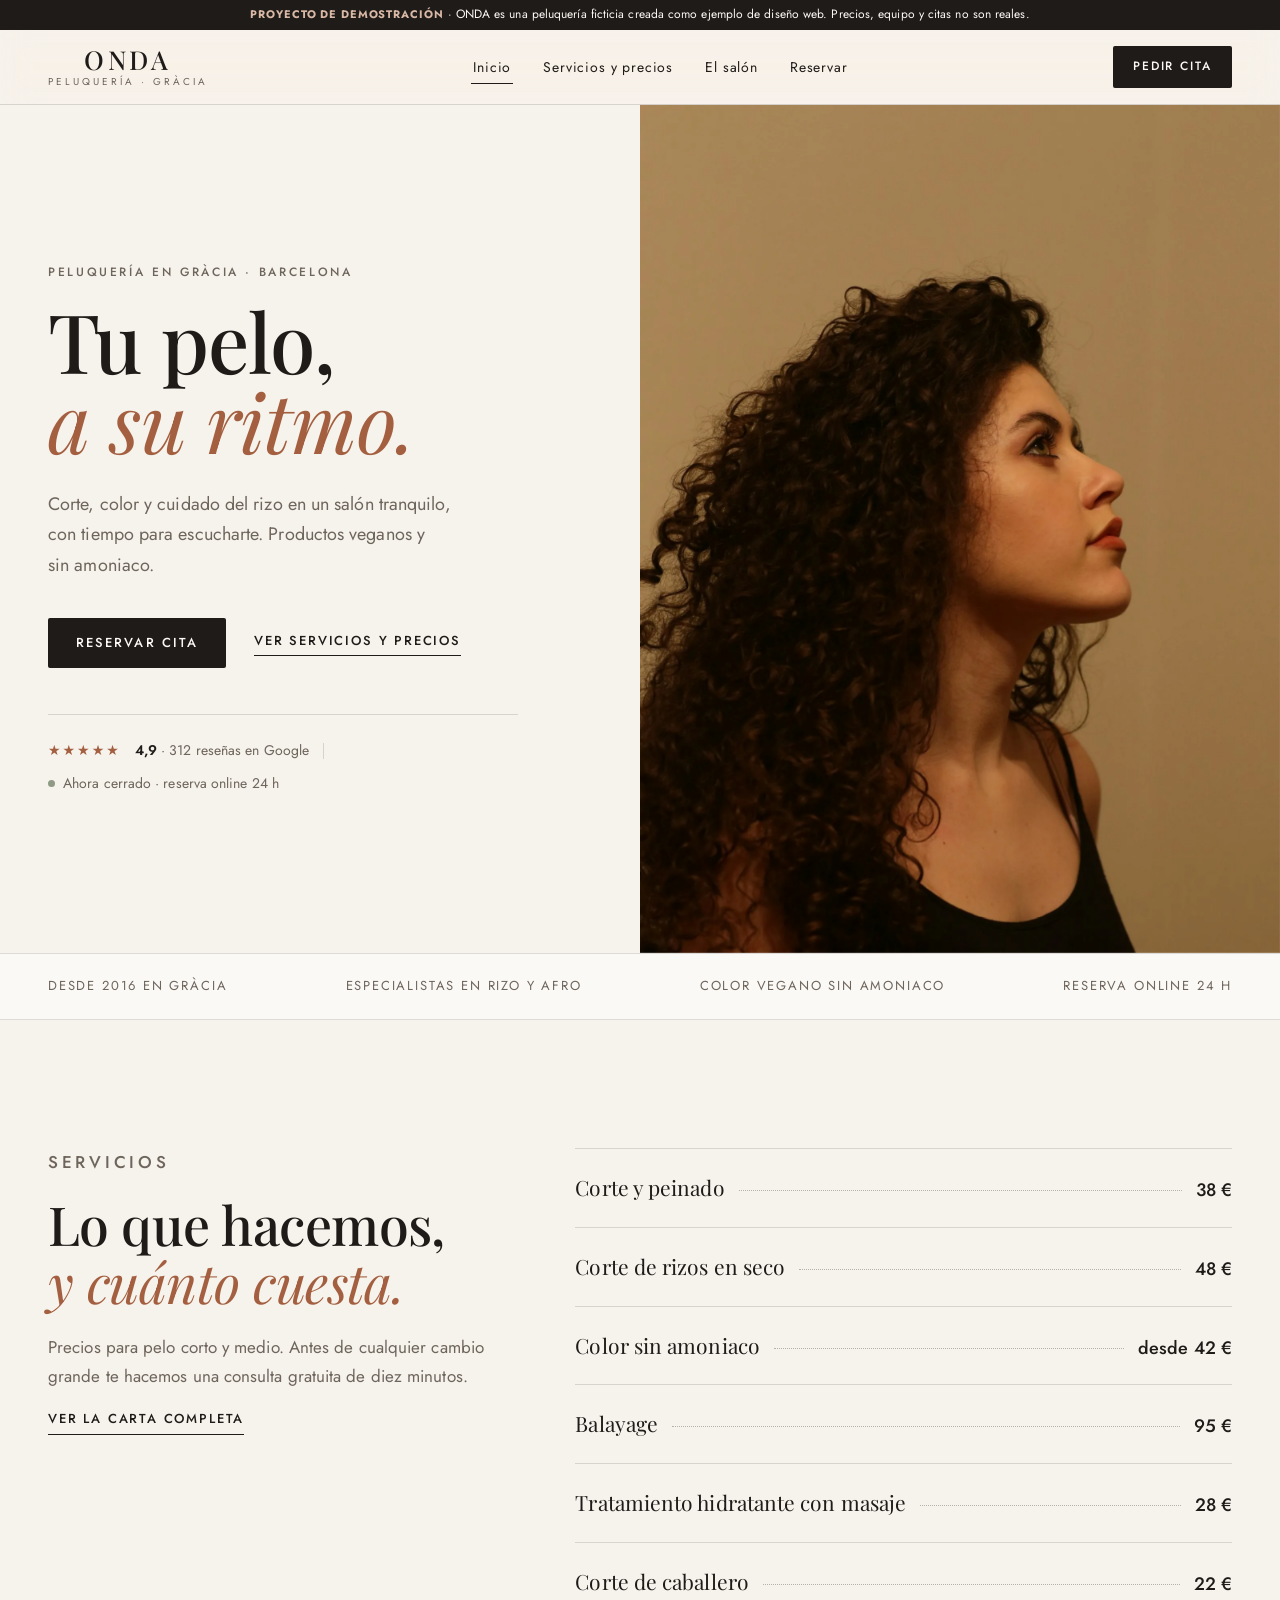
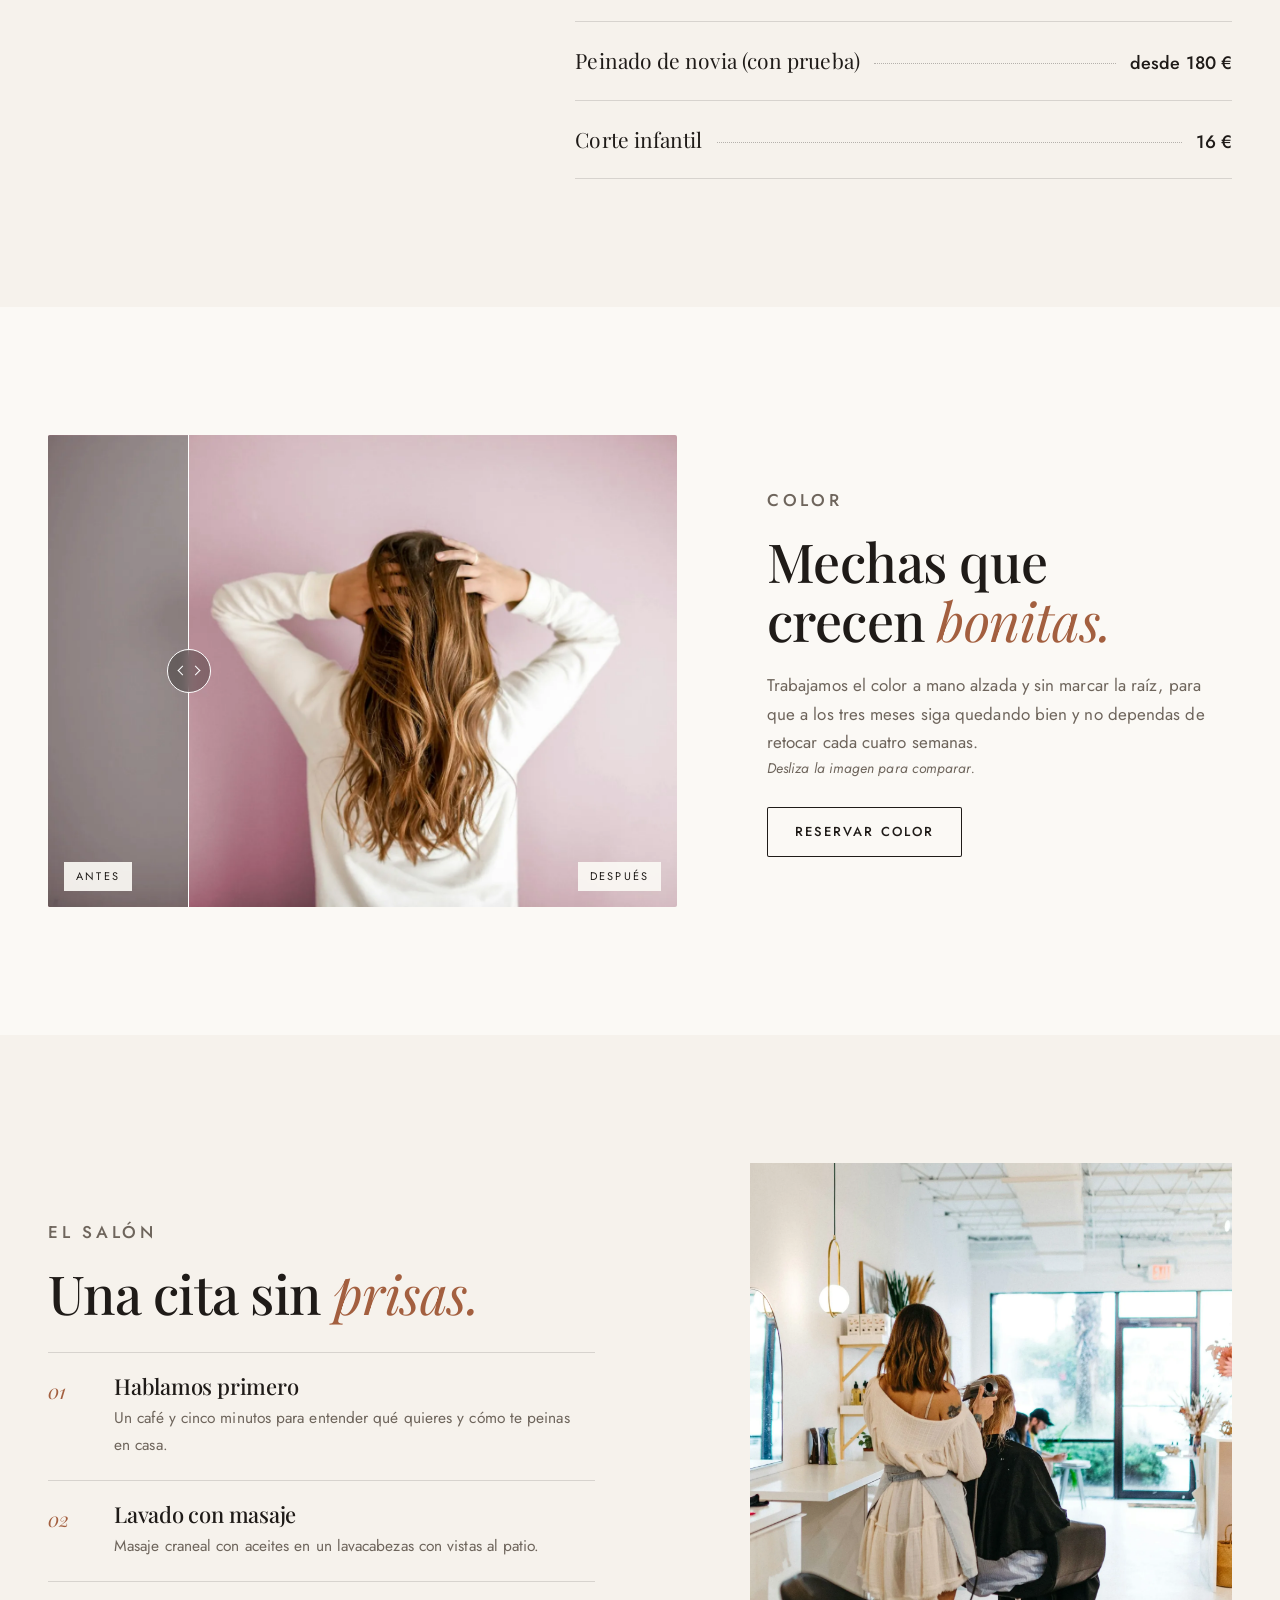
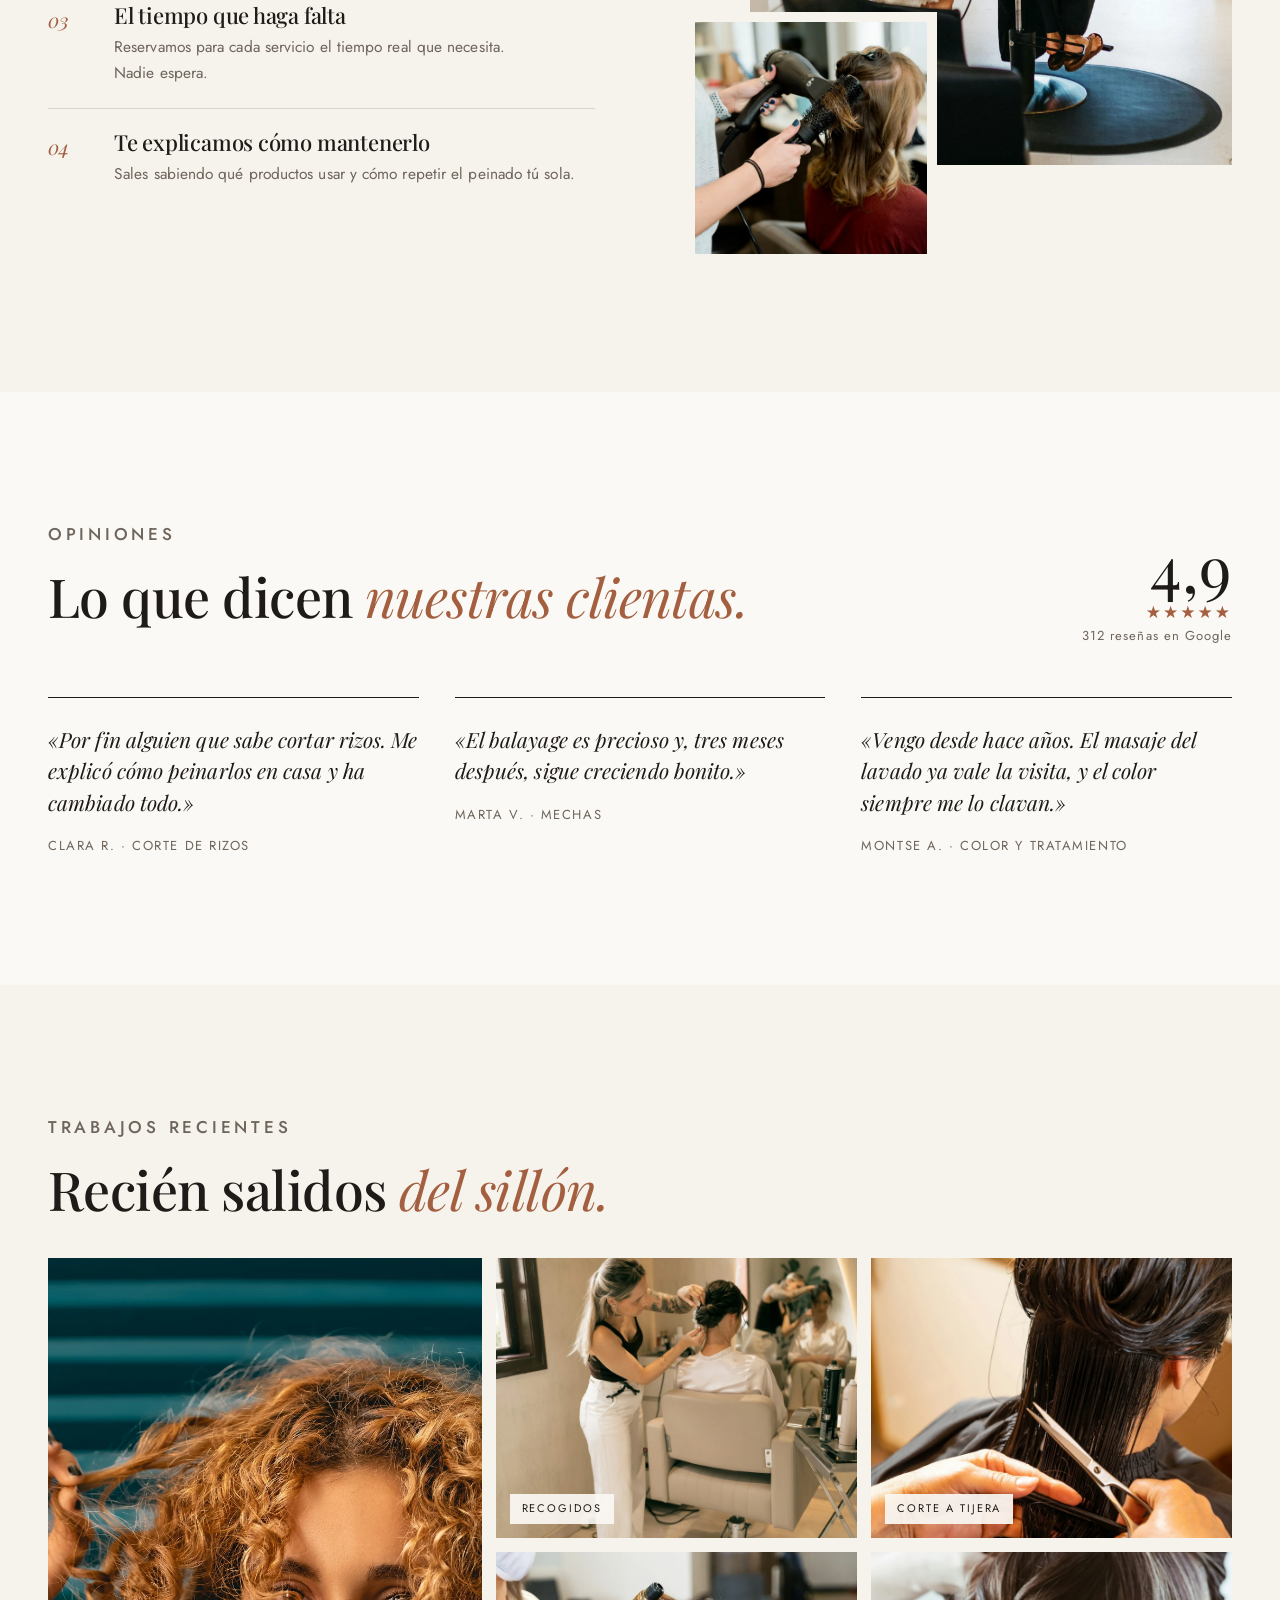
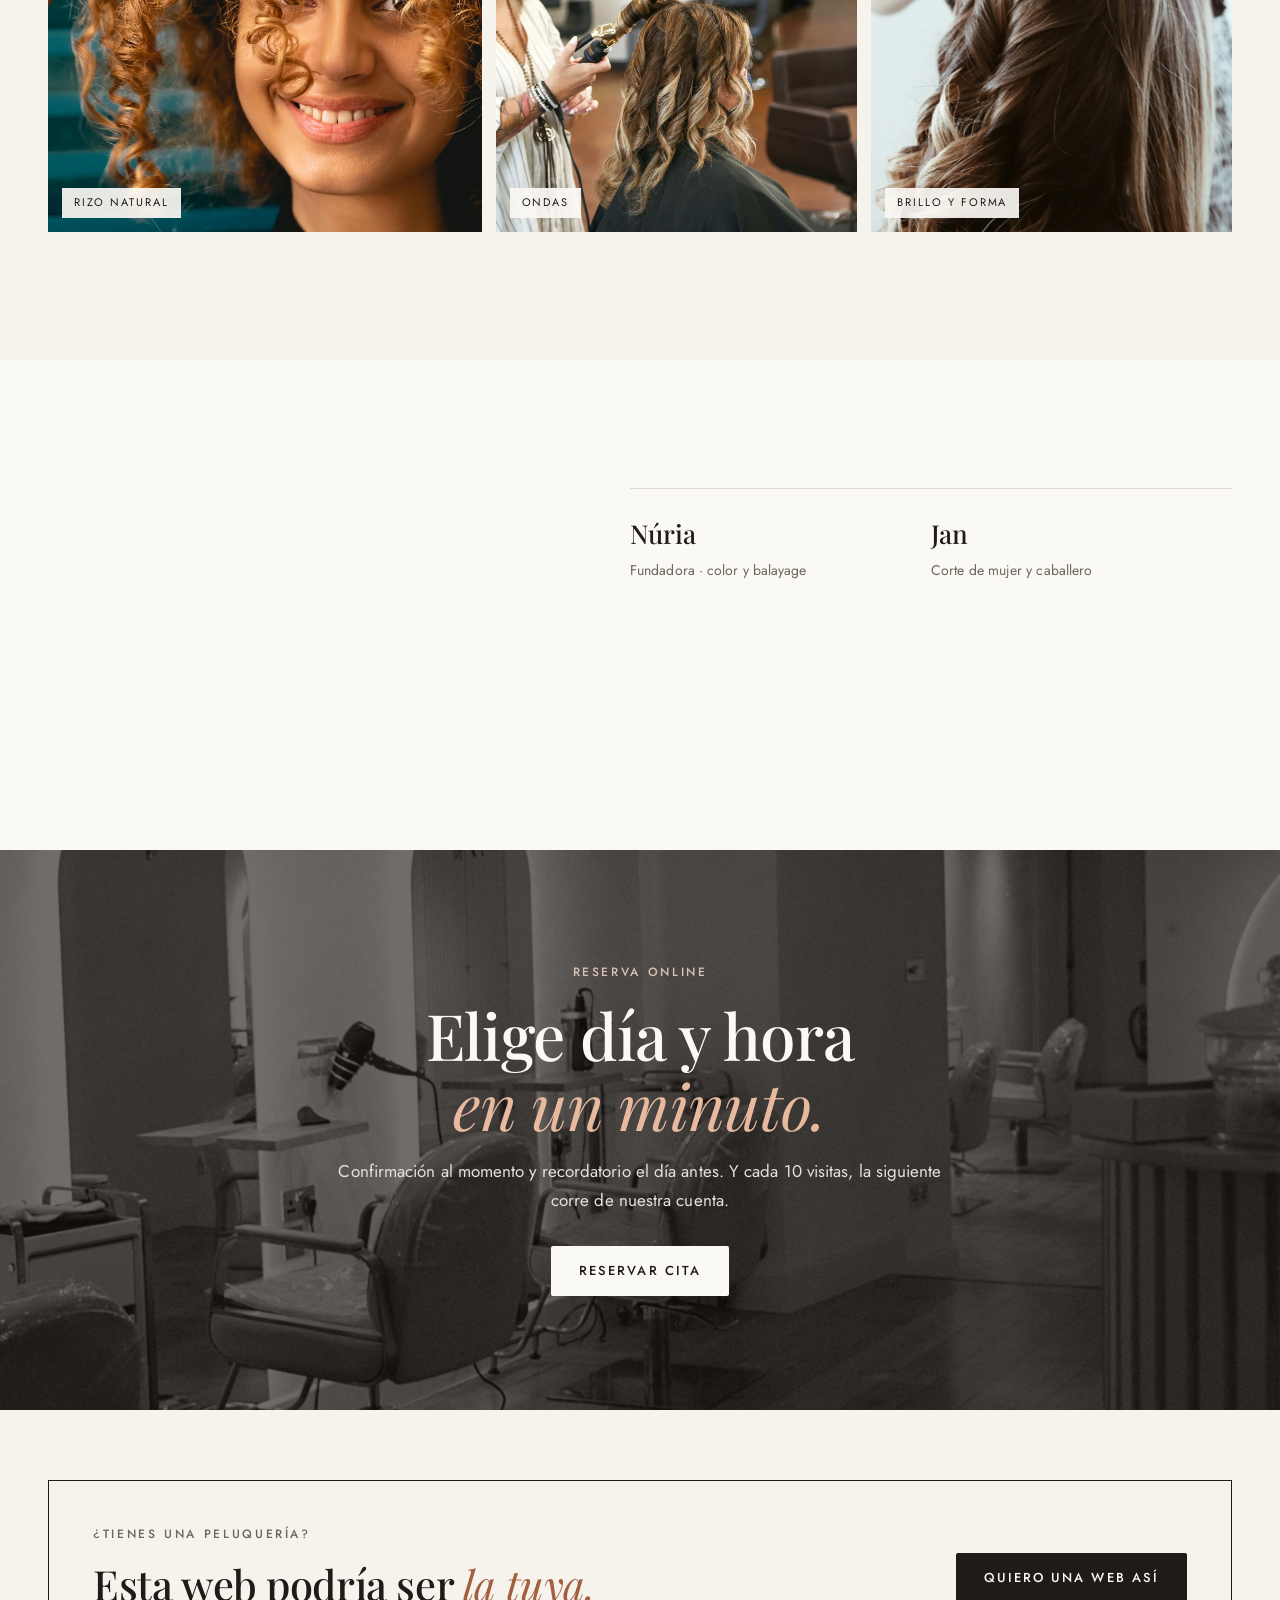
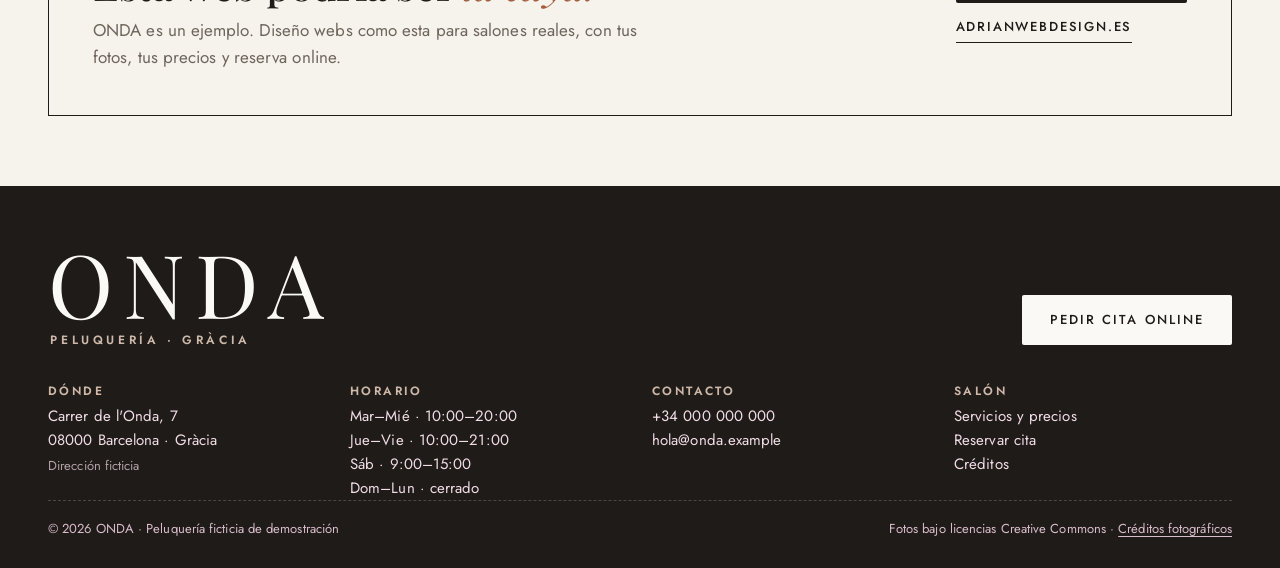
==== commit 6d879cd0: "Add files via upload" ====
--- a/index.html
+++ b/index.html
@@ -4,25 +4,27 @@
   <meta charset="utf-8">
   <meta name="viewport" content="width=device-width, initial-scale=1">
   <title>ONDA · Peluquería en Gràcia, Barcelona</title>
-  <meta name="description" content="Peluquería en Gràcia, Barcelona: cortes, especialistas en rizos, color vegano y balayage. Reserva tu cita online en un minuto. (Web de demostración.)">
+  <meta name="description" content="Peluquería en Gràcia, Barcelona: corte, color, mechas y especialistas en rizos. Reserva tu cita online. (Web de demostración.)">
   <meta name="robots" content="noindex, nofollow">
-  <meta name="theme-color" content="#f6e3da">
+  <meta name="theme-color" content="#f6f2ec">
   <link rel="icon" href="assets/img/favicon.svg" type="image/svg+xml">
   <link rel="preconnect" href="https://fonts.googleapis.com">
   <link rel="preconnect" href="https://fonts.gstatic.com" crossorigin>
-  <link rel="stylesheet" href="https://fonts.googleapis.com/css2?family=Bricolage+Grotesque:opsz,wght@12..96,500;12..96,700;12..96,800&family=Caveat:wght@600&family=Figtree:wght@400;500;600;700&display=swap">
-  <link rel="stylesheet" href="styles.css?v=20260927">
+  <link rel="stylesheet" href="https://fonts.googleapis.com/css2?family=Playfair+Display:ital,wght@0,400;0,500;0,600;1,400;1,500&family=Jost:wght@300;400;500;600&display=swap">
+  <link rel="stylesheet" href="styles.css?v=20261018">
+  <link rel="stylesheet" href="pro.css?v=20261018">
   <script>document.documentElement.classList.add("js");setTimeout(function(){if(!window.__KB_OK)document.documentElement.classList.add("reveal-all");},3500);</script>
 </head>
-<body>
+<body class="pro">
   <a class="skip-link" href="#main">Saltar al contenido</a>
   <div class="demo-bar" role="note"><span><b>Proyecto de demostración</b><span class="demo-long"> · ONDA es una peluquería ficticia creada como ejemplo de diseño web. Precios, equipo y citas no son reales.</span></span></div>
   <header class="nav">
     <div class="nav-inner">
-      <a class="logo" href="index.html" aria-label="ONDA, inicio"><svg viewBox="0 0 34 20" aria-hidden="true"><path d="M2 10c4-7 8-7 12 0s8 7 12 0 6-6 6-6" fill="none" stroke="#ff6a4d" stroke-width="3.4" stroke-linecap="round"/></svg>onda</a>
+      <a class="logo" href="index.html" aria-label="ONDA, inicio">ONDA<small>peluquería · gràcia</small></a>
       <nav class="nav-links" aria-label="Principal">
         <a href="index.html" aria-current="page">Inicio</a>
         <a href="servicios.html">Servicios y precios</a>
+        <a href="#salon">El salón</a>
         <a href="reservar.html">Reservar</a>
       </nav>
       <div class="nav-right">
@@ -34,157 +36,168 @@
   <nav class="menu" id="menu" aria-hidden="true" aria-label="Menú móvil">
     <a href="index.html">Inicio</a>
     <a href="servicios.html">Servicios y precios</a>
+    <a href="#salon">El salón</a>
     <a href="reservar.html">Reservar</a>
     <a class="btn" href="reservar.html">Pedir cita online</a>
   </nav>
 
   <main id="main">
-    <section class="hero">
-      <div class="wrap hero-grid">
+    <section class="p-hero">
+      <div class="p-hero-copy">
+        <p class="p-kicker" data-reveal>Peluquería en Gràcia · Barcelona</p>
+        <h1 data-reveal style="--d:80ms">Tu pelo,<br><em>a su ritmo.</em></h1>
+        <p class="p-lead" data-reveal style="--d:160ms">Corte, color y cuidado del rizo en un salón tranquilo, con tiempo para escucharte. Productos veganos y sin amoniaco.</p>
+        <div class="p-actions" data-reveal style="--d:240ms">
+          <a class="btn" href="reservar.html">Reservar cita</a>
+          <a class="p-link" href="servicios.html">Ver servicios y precios</a>
+        </div>
+        <div class="p-proof" data-reveal style="--d:320ms">
+          <span class="p-stars">★★★★★</span><span><b>4,9</b> · 312 reseñas en Google</span>
+          <span class="p-sep"></span>
+          <span data-open-status><i></i><span class="label">Martes a sábado</span></span>
+        </div>
+      </div>
+      <figure class="p-hero-img">
+        <img src="assets/img/u-hero.webp" alt="Mujer con melena rizada recién peinada" width="1600" height="2123" loading="eager" fetchpriority="high">
+      </figure>
+    </section>
+
+    <div class="p-strip">
+      <div class="p-strip-in">
+        <span>Desde 2016 en Gràcia</span><span>Especialistas en rizo y afro</span><span>Color vegano sin amoniaco</span><span>Reserva online 24 h</span>
+      </div>
+    </div>
+
+    <section class="p-sec" aria-labelledby="svc-t">
+      <div class="p-wrap p-svc">
+        <div class="p-svc-head">
+          <p class="p-kicker" data-reveal>Servicios</p>
+          <h2 id="svc-t" data-reveal style="--d:80ms">Lo que hacemos,<br><em>y cuánto cuesta.</em></h2>
+          <p data-reveal style="--d:140ms">Precios para pelo corto y medio. Antes de cualquier cambio grande te hacemos una consulta gratuita de diez minutos.</p>
+          <a class="p-link" href="servicios.html" data-reveal style="--d:200ms">Ver la carta completa</a>
+        </div>
+        <ul class="p-prices" data-reveal style="--d:120ms">
+          <li><span>Corte y peinado</span><i></i><b>38 €</b></li>
+          <li><span>Corte de rizos en seco</span><i></i><b>48 €</b></li>
+          <li><span>Color sin amoniaco</span><i></i><b>desde 42 €</b></li>
+          <li><span>Balayage</span><i></i><b>95 €</b></li>
+          <li><span>Tratamiento hidratante con masaje</span><i></i><b>28 €</b></li>
+          <li><span>Corte de caballero</span><i></i><b>22 €</b></li>
+          <li><span>Peinado de novia (con prueba)</span><i></i><b>desde 180 €</b></li>
+          <li><span>Corte infantil</span><i></i><b>16 €</b></li>
+        </ul>
+      </div>
+    </section>
+
+    <section class="p-sec p-alt" aria-labelledby="cambio-t">
+      <div class="p-wrap p-cambio">
+        <div class="ba" data-ba data-reveal>
+          <img src="assets/img/u-mechas.webp" alt="Después: melena con mechas balayage luminosas" width="1600" height="1068" loading="lazy">
+          <div class="ba-before" data-ba-before><img src="assets/img/u-mechas-antes.webp" alt="Antes: la misma melena con el color apagado" width="1600" height="1068" loading="lazy"></div>
+          <span class="ba-tag ba-tag-a">Antes</span><span class="ba-tag ba-tag-d">Después</span>
+          <div class="ba-handle" data-ba-handle><span></span></div>
+          <input class="ba-range" type="range" min="0" max="100" value="50" aria-label="Comparar antes y después" data-ba-range>
+        </div>
         <div>
-          <span class="eyebrow" data-in>peluquería de barrio en Gràcia</span>
-          <h1 data-in style="--d:90ms">Tu pelo, <span class="hand">a su</span> ritmo.</h1>
-          <p class="lead" data-in style="--d:180ms">Cortes que crecen bien, rizos que se definen solos y color que respeta tu pelo. Sin prisas, con café y buena música.</p>
-          <div class="hero-actions" data-in style="--d:260ms">
-            <a class="btn" href="reservar.html">Reservar cita</a>
-            <a class="btn btn-soft" href="servicios.html">Ver precios</a>
-          </div>
-          <div class="hero-meta" data-in style="--d:340ms">
-            <span data-open-status><i></i><span class="label">Martes a sábado</span></span>
-            <span><i></i>Productos veganos</span>
-          </div>
-        </div>
-        <div class="hero-visual" data-in style="--d:120ms">
-          <span class="goo g1" data-float="0.12"></span>
-          <span class="goo g2" data-float="-0.1"></span>
-          <div class="blob"><img src="assets/img/hero-rizos.webp" alt="Retrato de una mujer con una melena rizada pelirroja" width="1024" height="923" loading="eager" fetchpriority="high" decoding="async"></div>
-          <div class="sticker" data-in style="--d:900ms"><div><b>4,9★</b><span>312 reseñas</span></div></div>
-        </div>
-      </div>
-    </section>
-
-    <div class="words" aria-hidden="true"><div class="words-track"><span>Cortes</span> <span>Rizos</span> <span>Balayage</span> <span>Color vegano</span> <span>Recogidos</span> <span>Tratamientos</span> <span>Barbería</span> <span>Cortes</span> <span>Rizos</span> <span>Balayage</span> <span>Color vegano</span> <span>Recogidos</span> <span>Tratamientos</span> <span>Barbería</span></div></div>
-
-    <section class="section" aria-labelledby="svc-t">
-      <div class="wrap">
-        <div class="head">
-          <span class="eyebrow" data-reveal>lo que hacemos</span>
-          <h2 id="svc-t" data-reveal style="--d:80ms">Todo lo que tu pelo <em>necesita.</em></h2>
-          <p class="lead" data-reveal style="--d:140ms">Seis especialidades y un equipo de cuatro. Si no sabes qué pedir, empieza por una consulta gratuita de diez minutos.</p>
-        </div>
-        <div class="svc-grid">
-          <article class="svc" data-reveal style="--d:0ms">
-            <span class="ic"><svg viewBox="0 0 24 24" fill="none" stroke="currentColor" stroke-width="1.9" stroke-linecap="round" stroke-linejoin="round" aria-hidden="true"><circle cx="6" cy="6" r="3"/><circle cx="6" cy="18" r="3"/><path d="M20 4L8.1 15.9M14.5 14.5L20 20M8.1 8.1L12 12"/></svg></span>
-            <h3>Cortes</h3>
-            <p>Cortes pensados para tu tipo de pelo y para cómo te peinas de verdad por las mañanas.</p>
-            <div class="foot"><b>desde 22 €</b><a href="reservar.html?servicio=corte-mujer">Reservar →</a></div>
-          </article>
-          <article class="svc feature" data-reveal style="--d:90ms">
-            <span class="ic"><svg viewBox="0 0 24 24" fill="none" stroke="currentColor" stroke-width="1.9" stroke-linecap="round" stroke-linejoin="round" aria-hidden="true"><path d="M12 21c-4 0-6-3-6-6 0-4 4-5 6-3 2 2 0 5-2 4M12 3c4 0 7 3 7 7"/></svg></span>
-            <h3>Rizos</h3>
-            <p>Corte en seco rizo a rizo y rutina de cuidado para que tus rizos se definan solos.</p>
-            <div class="foot"><b>desde 48 €</b><a href="reservar.html?servicio=rizos">Reservar →</a></div>
-          </article>
-          <article class="svc" data-reveal style="--d:180ms">
-            <span class="ic"><svg viewBox="0 0 24 24" fill="none" stroke="currentColor" stroke-width="1.9" stroke-linecap="round" stroke-linejoin="round" aria-hidden="true"><path d="M12 3s6 6.5 6 11a6 6 0 0 1-12 0c0-4.5 6-11 6-11z"/></svg></span>
-            <h3>Color</h3>
-            <p>Tintes veganos sin amoniaco, balayage a mano alzada y colores fantasía.</p>
-            <div class="foot"><b>desde 42 €</b><a href="reservar.html?servicio=color">Reservar →</a></div>
-          </article>
-          <article class="svc" data-reveal style="--d:0ms">
-            <span class="ic"><svg viewBox="0 0 24 24" fill="none" stroke="currentColor" stroke-width="1.9" stroke-linecap="round" stroke-linejoin="round" aria-hidden="true"><path d="M5 19c0-8 5-14 14-14 0 9-6 14-14 14zM5 19l7-7"/></svg></span>
-            <h3>Tratamientos</h3>
-            <p>Hidratación profunda, keratina vegetal y masaje craneal con aceites.</p>
-            <div class="foot"><b>desde 28 €</b><a href="reservar.html?servicio=tratamiento">Reservar →</a></div>
-          </article>
-          <article class="svc" data-reveal style="--d:90ms">
-            <span class="ic"><svg viewBox="0 0 24 24" fill="none" stroke="currentColor" stroke-width="1.9" stroke-linecap="round" stroke-linejoin="round" aria-hidden="true"><path d="M12 3l1.8 5.2L19 10l-5.2 1.8L12 17l-1.8-5.2L5 10l5.2-1.8z"/></svg></span>
-            <h3>Novias y eventos</h3>
-            <p>Prueba previa, recogidos y peinados que aguantan toda la fiesta.</p>
-            <div class="foot"><b>desde 85 €</b><a href="reservar.html?servicio=mechas">Reservar →</a></div>
-          </article>
-          <article class="svc" data-reveal style="--d:180ms">
-            <span class="ic"><svg viewBox="0 0 24 24" fill="none" stroke="currentColor" stroke-width="1.9" stroke-linecap="round" stroke-linejoin="round" aria-hidden="true"><circle cx="12" cy="12" r="9"/><path d="M8.5 14c1 1.4 2.2 2 3.5 2s2.5-.6 3.5-2M9 10h.01M15 10h.01"/></svg></span>
-            <h3>Peques</h3>
-            <p>Cortes infantiles tranquilos, con cuento incluido si hace falta.</p>
-            <div class="foot"><b>desde 16 €</b><a href="reservar.html?servicio=infantil">Reservar →</a></div>
-          </article>
-        </div>
-      </div>
-    </section>
-
-    <div class="wave" aria-hidden="true"><svg viewBox="0 0 1800 100" preserveAspectRatio="none"><path d="M0 50 C 150 10, 300 90, 450 50 S 750 10, 900 50 S 1200 90, 1350 50 S 1650 10, 1800 50 V100 H0 Z" fill="#fbf3ee"/></svg><svg viewBox="0 0 1800 100" preserveAspectRatio="none"><path d="M0 50 C 150 10, 300 90, 450 50 S 750 10, 900 50 S 1200 90, 1350 50 S 1650 10, 1800 50 V100 H0 Z" fill="#fbf3ee" transform="translate(0 12)"/></svg></div>
-    <section class="section" style="background:var(--sand);padding-top:clamp(30px,5vw,60px)" aria-labelledby="story-t">
-      <div class="wrap story">
-        <div class="story-media" data-reveal>
-          <div class="blob main b2"><img src="assets/img/local-plantas.webp" alt="Interior del salón con helechos colgando y sillones junto a los espejos" width="1024" height="768" loading="lazy" decoding="async"></div>
-          <div class="blob small b3"><img src="assets/img/sillones.webp" alt="Dos sillones blancos de peluquería frente a espejos redondeados" width="1024" height="683" loading="lazy" decoding="async"></div>
-        </div>
+          <p class="p-kicker" data-reveal>Color</p>
+          <h2 id="cambio-t" data-reveal style="--d:80ms">Mechas que crecen <em>bonitas.</em></h2>
+          <p data-reveal style="--d:140ms">Trabajamos el color a mano alzada y sin marcar la raíz, para que a los tres meses siga quedando bien y no dependas de retocar cada cuatro semanas.</p>
+          <p class="p-note" data-reveal style="--d:180ms">Desliza la imagen para comparar.</p>
+          <a class="btn btn-line" href="reservar.html?servicio=color" data-reveal style="--d:220ms">Reservar color</a>
+        </div>
+      </div>
+    </section>
+
+    <section class="p-sec" id="salon" aria-labelledby="salon-t">
+      <div class="p-wrap p-salon">
         <div>
-          <span class="eyebrow" data-reveal>el salón</span>
-          <h2 id="story-t" data-reveal style="--d:80ms">Un salón con plantas, luz y <em>tiempo.</em></h2>
-          <p data-reveal style="--d:140ms">Abrimos en 2016 en un antiguo taller de Gràcia. Cuatro sillones, un lavacabezas con vistas al patio y ninguna prisa: reservamos el tiempo que de verdad necesita cada servicio.</p>
-          <p data-reveal style="--d:180ms">Trabajamos con marcas veganas y recargables, y reciclamos el pelo cortado para fabricar filtros de aceite para el mar.</p>
-          <ul class="checks" data-reveal style="--d:220ms">
-            <li>Consulta gratuita antes de cualquier cambio grande</li>
-            <li>Tintes sin amoniaco y productos veganos</li>
-            <li>Especialistas en pelo rizado y afro</li>
-          </ul>
-        </div>
-      </div>
-    </section>
-    <div class="wave" aria-hidden="true" style="transform:scaleY(-1)"><svg viewBox="0 0 1800 100" preserveAspectRatio="none"><path d="M0 50 C 150 10, 300 90, 450 50 S 750 10, 900 50 S 1200 90, 1350 50 S 1650 10, 1800 50 V100 H0 Z" fill="#fbf3ee"/></svg><svg viewBox="0 0 1800 100" preserveAspectRatio="none"><path d="M0 50 C 150 10, 300 90, 450 50 S 750 10, 900 50 S 1200 90, 1350 50 S 1650 10, 1800 50 V100 H0 Z" fill="#fbf3ee" transform="translate(0 12)"/></svg></div>
-
-    <section class="section" aria-labelledby="rev-t">
-      <div class="wrap">
-        <div class="head center">
-          <span class="eyebrow" data-reveal>lo que dicen</span>
-          <h2 id="rev-t" data-reveal style="--d:80ms">Salen con otra <em>cara.</em></h2>
-        </div>
-        <div class="reviews">
-          <blockquote class="review" data-reveal><span class="stars" aria-label="5 de 5">★★★★★</span><p>«Por fin alguien que sabe cortar rizos. Aisha me explicó cómo peinarlos en casa y ha cambiado todo.»</p><footer><b>Clara R.</b> · Corte de rizos</footer></blockquote>
-          <blockquote class="review" data-reveal style="--d:100ms"><span class="stars" aria-label="5 de 5">★★★★★</span><p>«El balayage de Pol es precioso y, tres meses después, sigue creciendo bonito.»</p><footer><b>Marta V.</b> · Balayage</footer></blockquote>
-          <blockquote class="review" data-reveal style="--d:200ms"><span class="stars" aria-label="5 de 5">★★★★★</span><p>«Reservo online en un minuto, llego y me atienden a la hora. Así da gusto.»</p><footer><b>Oriol M.</b> · Corte de caballero</footer></blockquote>
-        </div>
-      </div>
-    </section>
-
-    <div class="wave" aria-hidden="true"><svg viewBox="0 0 1800 100" preserveAspectRatio="none"><path d="M0 50 C 150 10, 300 90, 450 50 S 750 10, 900 50 S 1200 90, 1350 50 S 1650 10, 1800 50 V100 H0 Z" fill="#3a1631"/></svg><svg viewBox="0 0 1800 100" preserveAspectRatio="none"><path d="M0 50 C 150 10, 300 90, 450 50 S 750 10, 900 50 S 1200 90, 1350 50 S 1650 10, 1800 50 V100 H0 Z" fill="#3a1631" transform="translate(0 12)"/></svg></div>
-    <section class="section team-band" style="padding-top:clamp(30px,5vw,60px)" aria-labelledby="team-t">
-      <div class="wrap">
-        <div class="head">
-          <span class="eyebrow" data-reveal style="color:#ffb3a3">el equipo</span>
-          <h2 id="team-t" data-reveal style="--d:80ms">Cuatro manos <em>(bueno, ocho).</em></h2>
-        </div>
-        <div class="team">
-          <div class="member" data-reveal><span class="av">N</span><div><b>Núria</b><span>Fundadora y directora</span><span class="spec">color y balayage</span></div></div>
-          <div class="member" data-reveal style="--d:80ms"><span class="av">J</span><div><b>Jan</b><span>Estilista</span><span class="spec">cortes y caballero</span></div></div>
-          <div class="member" data-reveal style="--d:160ms"><span class="av">A</span><div><b>Aisha</b><span>Estilista</span><span class="spec">rizos y afro</span></div></div>
-          <div class="member" data-reveal style="--d:240ms"><span class="av">P</span><div><b>Pol</b><span>Colorista</span><span class="spec">mechas a mano alzada</span></div></div>
-        </div>
-      </div>
-    </section>
-    <div class="wave" aria-hidden="true" style="transform:scaleY(-1)"><svg viewBox="0 0 1800 100" preserveAspectRatio="none"><path d="M0 50 C 150 10, 300 90, 450 50 S 750 10, 900 50 S 1200 90, 1350 50 S 1650 10, 1800 50 V100 H0 Z" fill="#3a1631"/></svg><svg viewBox="0 0 1800 100" preserveAspectRatio="none"><path d="M0 50 C 150 10, 300 90, 450 50 S 750 10, 900 50 S 1200 90, 1350 50 S 1650 10, 1800 50 V100 H0 Z" fill="#3a1631" transform="translate(0 12)"/></svg></div>
-
-    <section class="section">
-      <div class="wrap">
-        <div class="cta" data-reveal>
-          <span class="goo g1" aria-hidden="true"></span><span class="goo g2" aria-hidden="true"></span>
-          <span class="eyebrow" style="color:var(--plum)">en un minuto</span>
-          <h2>Reserva sin llamar.</h2>
-          <p>Elige servicio, estilista, día y hora. Te confirmamos al momento y te recordamos la cita el día antes.</p>
-          <a class="btn" href="reservar.html">Reservar cita online</a>
+          <p class="p-kicker" data-reveal>El salón</p>
+          <h2 id="salon-t" data-reveal style="--d:80ms">Una cita sin <em>prisas.</em></h2>
+          <ol class="p-steps">
+            <li data-reveal><b>01</b><div><h3>Hablamos primero</h3><p>Un café y cinco minutos para entender qué quieres y cómo te peinas en casa.</p></div></li>
+            <li data-reveal style="--d:80ms"><b>02</b><div><h3>Lavado con masaje</h3><p>Masaje craneal con aceites en un lavacabezas con vistas al patio.</p></div></li>
+            <li data-reveal style="--d:160ms"><b>03</b><div><h3>El tiempo que haga falta</h3><p>Reservamos para cada servicio el tiempo real que necesita. Nadie espera.</p></div></li>
+            <li data-reveal style="--d:240ms"><b>04</b><div><h3>Te explicamos cómo mantenerlo</h3><p>Sales sabiendo qué productos usar y cómo repetir el peinado tú sola.</p></div></li>
+          </ol>
+        </div>
+        <div class="p-salon-img" data-reveal>
+          <img src="assets/img/u-salon.webp" alt="Interior luminoso del salón" width="1600" height="2400" loading="lazy">
+          <img class="p-salon-img2" src="assets/img/u-secado.webp" alt="Estilista secando el pelo a una clienta" width="1600" height="1068" loading="lazy">
+        </div>
+      </div>
+    </section>
+
+    <section class="p-sec p-alt" aria-labelledby="rev-t">
+      <div class="p-wrap">
+        <div class="p-rev-head">
+          <div><p class="p-kicker" data-reveal>Opiniones</p><h2 id="rev-t" data-reveal style="--d:80ms">Lo que dicen <em>nuestras clientas.</em></h2></div>
+          <div class="p-score" data-reveal><b>4,9</b><span class="p-stars">★★★★★</span><small>312 reseñas en Google</small></div>
+        </div>
+        <div class="p-reviews">
+          <blockquote data-reveal><p>«Por fin alguien que sabe cortar rizos. Me explicó cómo peinarlos en casa y ha cambiado todo.»</p><footer>Clara R. · Corte de rizos</footer></blockquote>
+          <blockquote data-reveal style="--d:80ms"><p>«El balayage es precioso y, tres meses después, sigue creciendo bonito.»</p><footer>Marta V. · Mechas</footer></blockquote>
+          <blockquote data-reveal style="--d:160ms"><p>«Vengo desde hace años. El masaje del lavado ya vale la visita, y el color siempre me lo clavan.»</p><footer>Montse A. · Color y tratamiento</footer></blockquote>
+        </div>
+      </div>
+    </section>
+
+    <section class="p-sec" aria-labelledby="gal-t">
+      <div class="p-wrap">
+        <div class="p-gal-head">
+          <div><p class="p-kicker" data-reveal>Trabajos recientes</p><h2 id="gal-t" data-reveal style="--d:80ms">Recién salidos <em>del sillón.</em></h2></div>
+        </div>
+        <div class="p-gallery">
+          <figure class="g1" data-reveal><img src="assets/img/u-rizo-sonrisa.webp" alt="Clienta sonriente con rizos definidos" width="1600" height="2293" loading="lazy"><figcaption>Rizo natural</figcaption></figure>
+          <figure class="g2" data-reveal style="--d:60ms"><img src="assets/img/u-mono.webp" alt="Peluquera haciendo un recogido" width="1600" height="2400" loading="lazy"><figcaption>Recogidos</figcaption></figure>
+          <figure class="g3" data-reveal style="--d:120ms"><img src="assets/img/u-corte.webp" alt="Corte a tijera de una melena" width="1600" height="2000" loading="lazy"><figcaption>Corte a tijera</figcaption></figure>
+          <figure class="g4" data-reveal><img src="assets/img/u-ondas.webp" alt="Ondas hechas con tenacilla" width="1600" height="1067" loading="lazy"><figcaption>Ondas</figcaption></figure>
+          <figure class="g5" data-reveal style="--d:60ms"><img src="assets/img/u-rizos-cerca.webp" alt="Detalle de rizos castaños con brillo" width="1600" height="2847" loading="lazy"><figcaption>Brillo y forma</figcaption></figure>
+        </div>
+      </div>
+    </section>
+
+    <section class="p-sec p-alt" aria-labelledby="team-t">
+      <div class="p-wrap p-team">
+        <div><p class="p-kicker" data-reveal>Equipo</p><h2 id="team-t" data-reveal style="--d:80ms">Cuatro estilistas, <em>cada uno en lo suyo.</em></h2></div>
+        <ul class="p-team-list">
+          <li data-reveal><b>Núria</b><span>Fundadora · color y balayage</span></li>
+          <li data-reveal style="--d:60ms"><b>Jan</b><span>Corte de mujer y caballero</span></li>
+          <li data-reveal style="--d:120ms"><b>Aisha</b><span>Rizo y pelo afro</span></li>
+          <li data-reveal style="--d:180ms"><b>Pol</b><span>Mechas a mano alzada</span></li>
+        </ul>
+      </div>
+    </section>
+
+    <section class="p-cta" aria-labelledby="cta-t">
+      <img src="assets/img/u-interior.webp" alt="" width="1600" height="2845" loading="lazy">
+      <div class="p-cta-in">
+        <p class="p-kicker">Reserva online</p>
+        <h2 id="cta-t">Elige día y hora <em>en un minuto.</em></h2>
+        <p>Confirmación al momento y recordatorio el día antes. Y cada 10 visitas, la siguiente corre de nuestra cuenta.</p>
+        <a class="btn btn-light" href="reservar.html">Reservar cita</a>
+      </div>
+    </section>
+
+    <section class="p-sell" aria-labelledby="sell-t">
+      <div class="p-wrap p-sell-in">
+        <div>
+          <p class="p-kicker">¿Tienes una peluquería?</p>
+          <h2 id="sell-t">Esta web podría ser <em>la tuya.</em></h2>
+          <p>ONDA es un ejemplo. Diseño webs como esta para salones reales, con tus fotos, tus precios y reserva online.</p>
+        </div>
+        <div class="p-sell-cta">
+          <a class="btn" href="https://wa.me/34675939786?text=Hola%20Adri%C3%A1n%2C%20he%20visto%20la%20web%20de%20ONDA%20y%20me%20interesa%20una%20para%20mi%20peluquer%C3%ADa" target="_blank" rel="noopener">Quiero una web así</a>
+          <a class="p-link" href="https://adrianwebdesign.es" target="_blank" rel="noopener">adrianwebdesign.es</a>
         </div>
       </div>
     </section>
   </main>
 
-  <div class="wave" aria-hidden="true"><svg viewBox="0 0 1800 100" preserveAspectRatio="none"><path d="M0 50 C 150 10, 300 90, 450 50 S 750 10, 900 50 S 1200 90, 1350 50 S 1650 10, 1800 50 V100 H0 Z" fill="#3a1631"/></svg><svg viewBox="0 0 1800 100" preserveAspectRatio="none"><path d="M0 50 C 150 10, 300 90, 450 50 S 750 10, 900 50 S 1200 90, 1350 50 S 1650 10, 1800 50 V100 H0 Z" fill="#3a1631" transform="translate(0 12)"/></svg></div>
   <footer class="footer">
     <div class="wrap">
       <div class="foot-top">
-        <p class="foot-big">onda<span>tu pelo, tu ritmo</span></p>
-        <a class="btn" href="reservar.html" style="background:#ff6a4d">Pedir cita online</a>
+        <p class="foot-big">ONDA<span>peluquería · gràcia</span></p>
+        <a class="btn btn-light" href="reservar.html">Pedir cita online</a>
       </div>
       <div class="foot-grid">
         <div><h2>Dónde</h2><p>Carrer de l'Onda, 7<br>08000 Barcelona · Gràcia</p><p style="font-size:13px;opacity:.7;margin-top:4px">Dirección ficticia</p></div>
@@ -195,9 +208,8 @@
       <div class="foot-bottom"><span>© 2026 ONDA · Peluquería ficticia de demostración</span><span>Fotos bajo licencias Creative Commons · <a href="creditos.html">Créditos fotográficos</a></span></div>
     </div>
   </footer>
-  <script defer src="lib/gsap.min.js?v=20260927"></script>
-  <script defer src="lib/ScrollTrigger.min.js?v=20260927"></script>
   <script defer src="lib/manifest.js?v=20260927"></script>
   <script defer src="main.js?v=20260927"></script>
+  <script defer src="lib/extras.js?v=20261018"></script>
 </body>
 </html>
--- a/pro.css
+++ b/pro.css
@@ -0,0 +1,185 @@
+@charset "UTF-8";
+/* ONDA · estilo profesional (salón editorial): marfil, tinta y terracota apagado,
+   Playfair Display + Jost. Se carga después de styles.css y lo sobrescribe en toda la web. */
+:root {
+  --blush: #f6f2ec; --blush-2: #ebe4da; --sand: #fbf9f5; --white: #ffffff;
+  --plum: #1f1b18; --plum-2: #3b342e; --ink-2: #6e655c;
+  --coral: #a35f3f; --coral-2: #874a2f; --sage: #8f9a84;
+  --line: rgba(31, 27, 24, .14);
+  --display: "Playfair Display", Georgia, "Times New Roman", serif;
+  --sans: "Jost", "Segoe UI", system-ui, sans-serif;
+  --hand: "Jost", "Segoe UI", system-ui, sans-serif;
+  --ease: cubic-bezier(.22, .61, .36, 1);
+}
+body { font-family: var(--sans); font-weight: 400; background: var(--blush); color: var(--plum); letter-spacing: .005em; }
+h1, h2, h3 { font-family: var(--display); font-weight: 500; letter-spacing: -.01em; line-height: 1.08; }
+h2 em, h1 em, h3 em { font-style: italic; color: var(--coral); font-weight: 400; }
+
+/* fuera lo "juguetón" */
+.wave, .goo, .sticker { display: none !important; }
+.blob { border-radius: 2px !important; animation: none !important; }
+.hand { font-family: var(--display) !important; font-style: italic; font-weight: 400; font-size: 1em !important; transform: none !important; color: var(--coral); }
+.eyebrow { font-family: var(--sans) !important; font-size: 12px !important; font-weight: 500 !important; letter-spacing: .22em; text-transform: uppercase; transform: none !important; color: var(--ink-2) !important; }
+
+/* botones */
+.btn { border-radius: 2px !important; min-height: 50px; padding: 0 28px; font-family: var(--sans); font-weight: 500; font-size: 13px; letter-spacing: .16em; text-transform: uppercase; background: var(--plum); color: var(--sand); box-shadow: none !important; transform: none !important; transition: background .3s, color .3s; }
+.btn:hover { background: var(--coral); color: #fff; }
+.btn-small { min-height: 42px; padding: 0 20px; font-size: 12px; }
+.btn-soft, .btn-line { background: transparent !important; color: var(--plum) !important; box-shadow: inset 0 0 0 1px var(--plum) !important; }
+.btn-soft:hover, .btn-line:hover { background: var(--plum) !important; color: var(--sand) !important; }
+.btn-light { background: var(--sand) !important; color: var(--plum) !important; }
+.btn-light:hover { background: var(--coral) !important; color: #fff !important; }
+
+/* barra demo + navegación plana */
+.demo-bar { background: var(--plum); }
+.demo-bar b { color: #d9b8a6; }
+.nav { top: var(--demo-h); padding: 0; background: rgba(246, 242, 236, .94); backdrop-filter: blur(10px); -webkit-backdrop-filter: blur(10px); border-bottom: 1px solid var(--line); }
+.nav-inner { border-radius: 0 !important; background: transparent !important; box-shadow: none !important; height: 74px; padding: 0 var(--gutter); max-width: none; }
+.logo { font-family: var(--display); font-weight: 500; font-size: 26px; letter-spacing: .14em; display: inline-flex; flex-direction: column; line-height: 1; gap: 4px; }
+.logo svg { display: none; }
+.logo small { font-family: var(--sans); font-size: 10px; letter-spacing: .3em; text-transform: uppercase; color: var(--ink-2); font-weight: 400; }
+.nav-links a { border-radius: 0 !important; background: none !important; color: var(--plum) !important; font-family: var(--sans); font-weight: 400; font-size: 14px; letter-spacing: .06em; padding: 6px 2px !important; margin: 0 12px; position: relative; }
+.nav-links a::after { content: ""; position: absolute; left: 0; right: 0; bottom: 0; height: 1px; background: currentColor; transform: scaleX(0); transition: transform .35s var(--ease); }
+.nav-links a:hover::after, .nav-links a[aria-current="page"]::after { transform: scaleX(1); }
+.menu { border-radius: 0 !important; background: var(--sand); }
+.menu a { font-family: var(--display) !important; font-weight: 400 !important; border-radius: 0 !important; }
+
+/* tarjetas y cajas de las otras páginas: esquinas rectas y sin sombras de colores */
+.svc, .review, .cta, .member, .info-card, .summary, .wiz, .p-cat, .credits li, .field input, .field textarea, .opt label, .cal button, .times button, .ba, .ba-tag, .cambio-meta li { border-radius: 2px !important; }
+.svc:hover, .member:hover { transform: none !important; }
+.cta { background: var(--plum) !important; color: var(--sand) !important; }
+.cta h2, .cta p { color: var(--sand) !important; }
+.cta .btn { background: var(--sand) !important; color: var(--plum) !important; }
+.review { background: var(--white); }
+.review .stars, .stars { color: var(--coral); }
+
+/* pie */
+.footer { background: var(--plum); }
+.foot-big { font-family: var(--display); font-weight: 400; letter-spacing: .12em; font-size: clamp(2.8rem, 8vw, 5.5rem); }
+.foot-big span { font-family: var(--sans) !important; font-size: 12px !important; letter-spacing: .3em; text-transform: uppercase; transform: none !important; color: #cdb8a9 !important; margin-top: 14px !important; }
+.foot-grid h2 { font-family: var(--sans) !important; font-size: 12px !important; letter-spacing: .2em; text-transform: uppercase; color: #cdb8a9 !important; }
+
+/* revelado suave */
+.js [data-reveal] { transition: opacity 1s var(--ease), transform 1s var(--ease) !important; transform: translateY(18px); }
+
+/* ============ PORTADA NUEVA ============ */
+.p-wrap { width: min(1200px, 100% - 2 * var(--gutter)); margin-inline: auto; }
+.p-kicker { font-size: 12px; font-weight: 500; letter-spacing: .22em; text-transform: uppercase; color: var(--ink-2); margin-bottom: 18px; }
+.p-sec { padding: clamp(80px, 10vw, 140px) 0; }
+.p-alt { background: var(--sand); }
+.p-sec h2 { font-size: clamp(2.1rem, 4.2vw, 3.6rem); margin-bottom: 22px; }
+.p-sec p { color: var(--ink-2); font-size: 17px; line-height: 1.7; max-width: 520px; }
+.p-link { display: inline-block; font-size: 13px; font-weight: 500; letter-spacing: .14em; text-transform: uppercase; text-decoration: none; border-bottom: 1px solid currentColor; padding-bottom: 4px; transition: color .25s; }
+.p-link:hover { color: var(--coral); }
+
+.p-hero { display: grid; grid-template-columns: minmax(0, 1fr) minmax(0, 1fr); min-height: calc(100svh - var(--demo-h)); padding-top: 74px; }
+.p-hero-copy { display: flex; flex-direction: column; justify-content: center; padding: 60px var(--gutter) 60px max(var(--gutter), calc((100vw - 1200px) / 2)); }
+.p-hero h1 { font-size: clamp(3.2rem, 6.4vw, 6.2rem); line-height: .98; margin-bottom: 28px; }
+.p-lead { font-size: 18px; line-height: 1.7; color: var(--ink-2); max-width: 440px; }
+.p-actions { display: flex; flex-wrap: wrap; align-items: center; gap: 28px; margin-top: 38px; }
+.p-proof { display: flex; flex-wrap: wrap; align-items: center; gap: 10px 14px; margin-top: 46px; padding-top: 24px; border-top: 1px solid var(--line); font-size: 14px; color: var(--ink-2); max-width: 470px; }
+.p-proof b { color: var(--plum); font-weight: 600; }
+.p-stars { color: var(--coral); letter-spacing: 2px; }
+.p-sep { width: 1px; height: 16px; background: var(--line); }
+.p-proof [data-open-status] { display: inline-flex; align-items: center; gap: 8px; }
+.p-proof [data-open-status] i { width: 7px; height: 7px; border-radius: 50%; background: var(--sage); }
+.p-proof [data-open-status].open i { background: #5b8a5b; }
+.p-hero-img { position: relative; overflow: hidden; margin: 0; }
+.p-hero-img img { width: 100%; height: 100%; object-fit: cover; object-position: 50% 68%; animation: heroin 2.2s var(--ease) both; }
+@keyframes heroin { from { transform: scale(1.08); opacity: .4; } }
+
+.p-strip { border-block: 1px solid var(--line); background: var(--sand); }
+.p-strip-in { width: min(1200px, 100% - 2 * var(--gutter)); margin-inline: auto; display: flex; justify-content: space-between; gap: 18px; flex-wrap: wrap; padding: 22px 0; font-size: 13px; letter-spacing: .14em; text-transform: uppercase; color: var(--ink-2); }
+
+.p-svc { display: grid; grid-template-columns: minmax(0, .8fr) minmax(0, 1.2fr); gap: clamp(40px, 7vw, 110px); align-items: start; }
+.p-svc-head { position: sticky; top: 140px; }
+.p-svc-head .p-link { margin-top: 18px; }
+.p-prices { list-style: none; margin: 0; padding: 0; }
+.p-prices li { display: flex; align-items: baseline; gap: 14px; padding: 22px 0; border-bottom: 1px solid var(--line); font-size: 18px; }
+.p-prices li:first-child { border-top: 1px solid var(--line); }
+.p-prices span { font-family: var(--display); font-size: 21px; }
+.p-prices i { flex: 1; border-bottom: 1px dotted rgba(31, 27, 24, .3); transform: translateY(-5px); }
+.p-prices b { font-weight: 500; white-space: nowrap; }
+
+.p-cambio { display: grid; grid-template-columns: minmax(0, 1.15fr) minmax(0, .85fr); gap: clamp(40px, 7vw, 100px); align-items: center; }
+.p-cambio .btn { margin-top: 26px; }
+.p-note { font-size: 14px !important; font-style: italic; }
+.ba { position: relative; overflow: hidden; aspect-ratio: 4 / 3; box-shadow: none !important; --pos: 50%; user-select: none; touch-action: pan-y; }
+.ba > img, .ba-before img { position: absolute; inset: 0; width: 100%; height: 100%; object-fit: cover; }
+.ba-before { position: absolute; inset: 0; clip-path: inset(0 calc(100% - var(--pos)) 0 0); }
+.ba-handle { position: absolute; top: 0; bottom: 0; left: var(--pos); width: 1px; background: #fff; pointer-events: none; }
+.ba-handle span { position: absolute; top: 50%; left: 50%; width: 44px; height: 44px; margin: -22px 0 0 -22px; border-radius: 50%; border: 1px solid #fff; background: rgba(31, 27, 24, .35); backdrop-filter: blur(4px); }
+.ba-handle span::before, .ba-handle span::after { content: ""; position: absolute; top: 50%; width: 7px; height: 7px; margin-top: -4px; border: solid #fff; border-width: 0 0 1.5px 1.5px; }
+.ba-handle span::before { left: 11px; transform: rotate(45deg); }
+.ba-handle span::after { right: 11px; transform: rotate(-135deg); }
+.ba-tag { position: absolute; top: auto; bottom: 16px; height: auto; border-radius: 0 !important; padding: 6px 12px; font-size: 11px; letter-spacing: .2em; text-transform: uppercase; background: rgba(251, 249, 245, .92); color: var(--plum); pointer-events: none; }
+.ba-tag-a { left: 16px; } .ba-tag-d { right: 16px; }
+.ba-range { position: absolute; inset: 0; width: 100%; height: 100%; opacity: 0; cursor: ew-resize; margin: 0; }
+
+.p-salon { display: grid; grid-template-columns: minmax(0, 1fr) minmax(0, 1fr); gap: clamp(40px, 7vw, 100px); align-items: center; }
+.p-steps { list-style: none; padding: 0; margin: 30px 0 0; }
+.p-steps li { display: grid; grid-template-columns: 54px 1fr; gap: 12px; padding: 22px 0; border-top: 1px solid var(--line); }
+.p-steps b { font-family: var(--display); font-style: italic; font-weight: 400; color: var(--coral); font-size: 20px; }
+.p-steps h3 { font-size: 22px; margin-bottom: 6px; }
+.p-steps p { font-size: 15.5px !important; }
+.p-salon-img { position: relative; padding: 0 0 18% 12%; }
+.p-salon-img img { width: 100%; aspect-ratio: 4 / 5; object-fit: cover; }
+.p-salon-img .p-salon-img2 { position: absolute; left: 0; bottom: 0; width: 46%; aspect-ratio: 1; border: 10px solid var(--blush); }
+
+.p-rev-head { display: flex; justify-content: space-between; align-items: flex-end; gap: 30px; flex-wrap: wrap; margin-bottom: 50px; }
+.p-score { display: grid; justify-items: end; text-align: right; }
+.p-score b { font-family: var(--display); font-weight: 400; font-size: 64px; line-height: 1; }
+.p-score small { color: var(--ink-2); font-size: 13px; letter-spacing: .08em; }
+.p-reviews { display: grid; grid-template-columns: repeat(3, minmax(0, 1fr)); gap: 36px; }
+.p-reviews blockquote { margin: 0; padding-top: 26px; border-top: 1px solid var(--plum); }
+.p-reviews p { font-family: var(--display); font-style: italic; font-size: 21px !important; line-height: 1.5 !important; color: var(--plum) !important; }
+.p-reviews footer { margin-top: 18px; font-size: 13px; letter-spacing: .12em; text-transform: uppercase; color: var(--ink-2); }
+
+.p-gal-head { margin-bottom: 40px; }
+.p-gallery { display: grid; grid-template-columns: 1.2fr 1fr 1fr; grid-template-rows: 280px 280px; gap: 14px; }
+.p-gallery figure { position: relative; margin: 0; overflow: hidden; }
+.p-gallery .g1 { grid-row: span 2; }
+.p-gallery img { width: 100%; height: 100%; object-fit: cover; transition: transform 1.2s var(--ease); }
+.p-gallery figure:hover img { transform: scale(1.04); }
+.p-gallery figcaption { position: absolute; left: 14px; bottom: 14px; padding: 6px 12px; background: rgba(251, 249, 245, .92); font-size: 11px; letter-spacing: .18em; text-transform: uppercase; }
+
+.p-team { display: grid; grid-template-columns: minmax(0, .9fr) minmax(0, 1.1fr); gap: clamp(40px, 7vw, 100px); align-items: end; }
+.p-team-list { list-style: none; padding: 0; margin: 0; display: grid; grid-template-columns: 1fr 1fr; }
+.p-team-list li { padding: 24px 0; border-top: 1px solid var(--line); display: grid; gap: 4px; }
+.p-team-list b { font-family: var(--display); font-weight: 500; font-size: 26px; }
+.p-team-list span { font-size: 14px; color: var(--ink-2); }
+
+.p-cta { position: relative; min-height: 560px; display: grid; place-items: center; text-align: center; color: var(--sand); overflow: hidden; }
+.p-cta > img { position: absolute; inset: 0; width: 100%; height: 100%; object-fit: cover; }
+.p-cta::after { content: ""; position: absolute; inset: 0; background: rgba(23, 19, 16, .62); }
+.p-cta-in { position: relative; z-index: 1; padding: 80px var(--gutter); max-width: 720px; }
+.p-cta .p-kicker { color: #d9c3b4; }
+.p-cta h2 { font-size: clamp(2.2rem, 5vw, 4rem); margin-bottom: 18px; }
+.p-cta h2 em { color: #e7b99f; }
+.p-cta p:not(.p-kicker) { color: #e9e0d8; font-size: 17px; line-height: 1.7; margin-bottom: 32px; }
+
+.p-sell { padding: 70px 0; background: var(--blush); }
+.p-sell-in { display: grid; grid-template-columns: minmax(0, 1.4fr) auto; gap: 30px; align-items: center; padding: 44px; border: 1px solid var(--plum); }
+.p-sell h2 { font-size: clamp(1.8rem, 3.4vw, 2.6rem); margin-bottom: 10px; }
+.p-sell p:not(.p-kicker) { color: var(--ink-2); max-width: 560px; }
+.p-sell-cta { display: grid; gap: 14px; justify-items: start; }
+
+@media (max-width: 900px) {
+  .nav-inner { height: 64px; }
+  .p-hero { grid-template-columns: minmax(0, 1fr); min-height: 0; padding-top: 64px; }
+  .p-hero-img { order: -1; height: 56vh; min-height: 340px; }
+  .p-hero-copy { padding: 40px var(--gutter) 60px; }
+  .p-hero h1 { font-size: clamp(2.8rem, 12vw, 4rem); }
+  .p-strip-in { justify-content: flex-start; gap: 8px 22px; font-size: 11.5px; }
+  .p-svc, .p-cambio, .p-salon, .p-team, .p-sell-in { grid-template-columns: minmax(0, 1fr); }
+  .p-svc-head { position: static; }
+  .p-prices li { font-size: 15px; } .p-prices span { font-size: 17px; }
+  .p-salon-img { padding: 0 0 22% 10%; }
+  .p-reviews { grid-template-columns: minmax(0, 1fr); gap: 26px; }
+  .p-score { justify-items: start; text-align: left; }
+  .p-gallery { grid-template-columns: 1fr 1fr; grid-template-rows: 220px 160px 160px; }
+  .p-gallery .g1 { grid-column: span 2; grid-row: auto; }
+  .p-team-list { grid-template-columns: minmax(0, 1fr); }
+  .p-sell-in { padding: 28px 22px; }
+  .p-cta { min-height: 480px; }
+}
